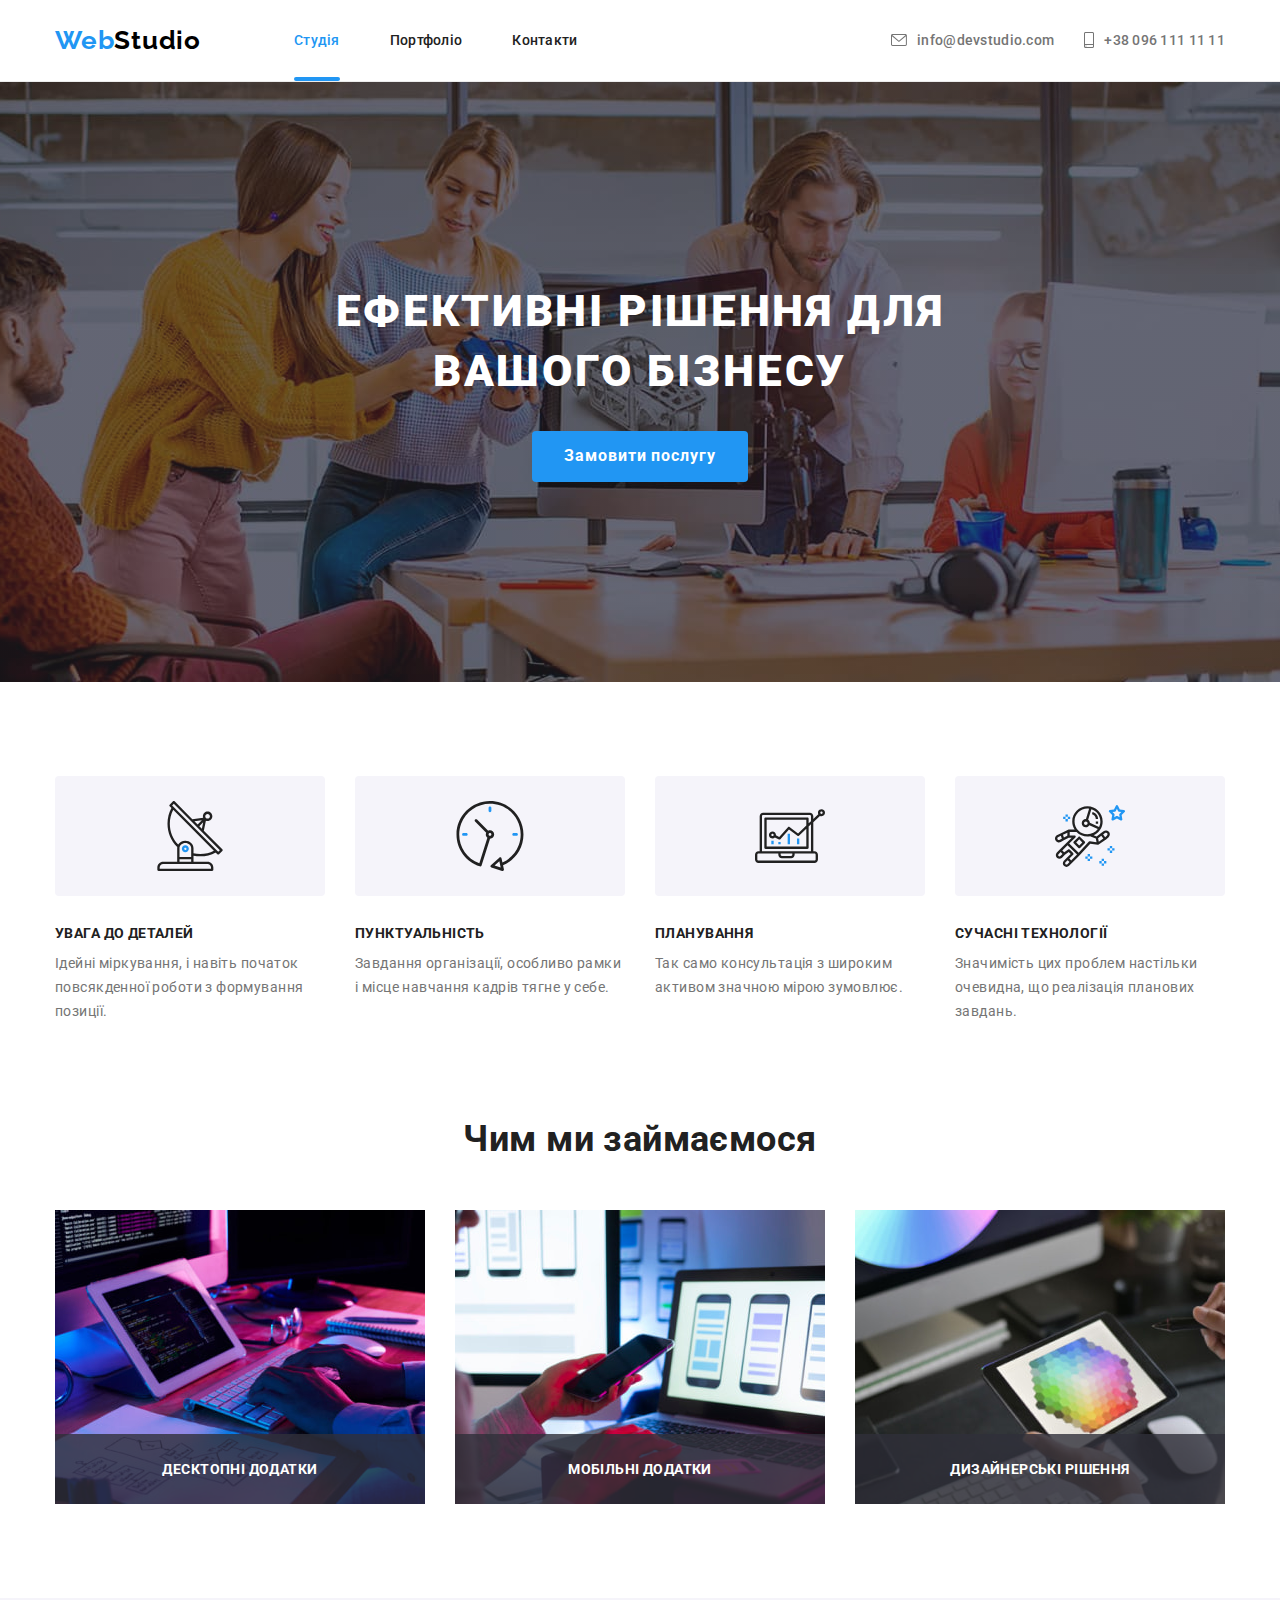
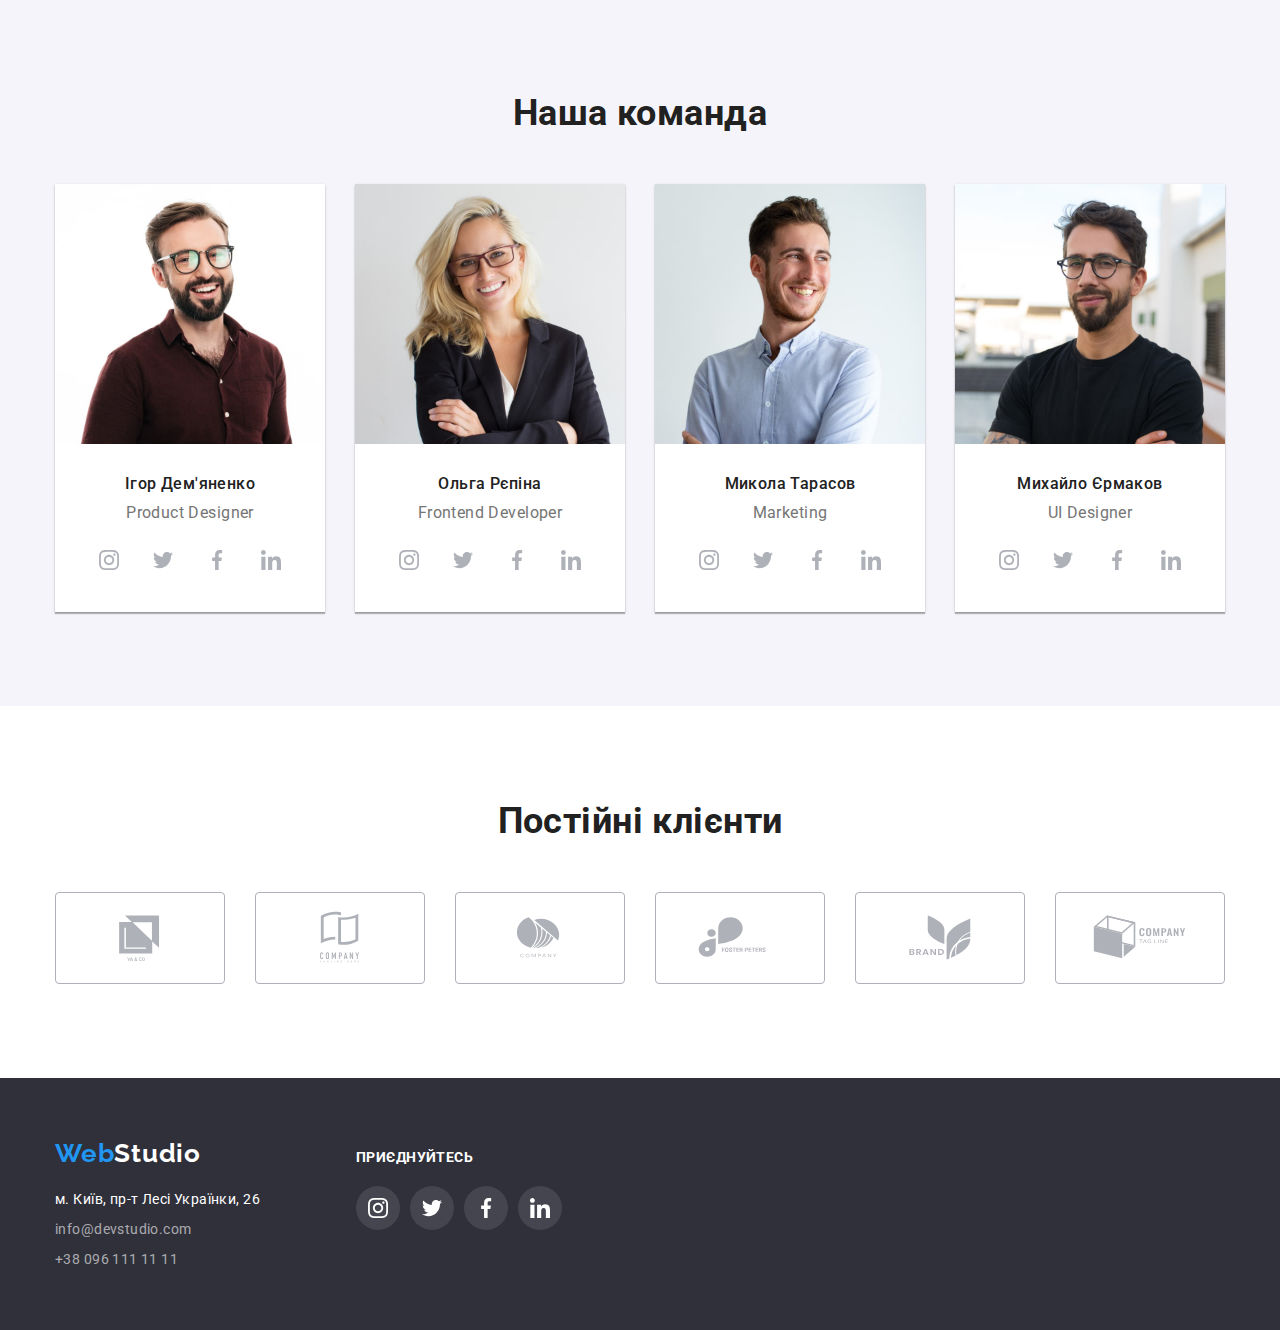
==== index.html @ 90627d7d "Додає стартові файли" ====
<!DOCTYPE html>
<html lang="uk">
  <head>
    <meta charset="UTF-8" />
    <meta http-equiv="X-UA-Compatible" content="IE=edge" />
    <meta name="viewport" content="width=device-width, initial-scale=1.0" />
    <title>Студія</title>
    <link rel="preconnect" href="https://fonts.googleapis.com" />
    <link rel="preconnect" href="https://fonts.gstatic.com" crossorigin />
    <link
      href="https://fonts.googleapis.com/css2?family=Raleway:wght@700&family=Roboto:wght@400;500;700;900&display=swap"
      rel="stylesheet"
    />
    <link
      rel="stylesheet"
      href="https://cdnjs.cloudflare.com/ajax/libs/modern-normalize/1.1.0/modern-normalize.min.css"
    />
    <link rel="stylesheet" href="./css/styles.css" />
  </head>
  <body>
    <header class="page-header">
      <div class="container">
        <nav class="navigation">
          <a href="./index.html" lang="en" class="logo"
            ><span>Web</span>Studio</a
          >
          <ul class="site-nav">
            <li><a href="./index.html" class="current">Студія</a></li>
            <li><a href="./portfolio.html">Портфоліо</a></li>
            <li><a href="">Контакти</a></li>
          </ul>
        </nav>
        <ul class="header-contacts">
          <li>
            <a href="mailto:info@devstudio.com" class="mail">
              <svg class="mail-icon">
                <use href="./images/sprite.svg#icon-envelope"></use>
              </svg>
              info@devstudio.com</a
            >
          </li>
          <li>
            <a href="tel:+380961111111" class="tel">
              <svg class="tel-icon">
                <use href="./images/sprite.svg#icon-smartphone"></use>
              </svg>
              +38 096 111 11 11
            </a>
          </li>
        </ul>
      </div>
    </header>

    <main>
      <!-- Герой -->
      <section class="hero">
        <div class="container">
          <h1 class="hero-title">Ефективні рішення для вашого бізнесу</h1>
          <button type="button" class="hero-button" data-modal-open>
            Замовити послугу
          </button>
        </div>
      </section>

      <!-- Переваги -->
      <section class="features section">
        <!-- Прихований заголовок секції -->
        <div class="container">
          <h2 class="visually-hidden">Особливості</h2>
          <ul class="features-list">
            <li>
              <div class="features-icon">
                <svg class="icon">
                  <use href="./images/sprite.svg#icon-antenna"></use>
                </svg>
              </div>
              <h3 class="features-title">Увага до деталей</h3>
              <p class="features-text">
                Ідейні міркування, і навіть початок повсякденної роботи з
                формування позиції.
              </p>
            </li>
            <li>
              <div class="features-icon">
                <svg class="icon">
                  <use href="./images/sprite.svg#icon-clock"></use>
                </svg>
              </div>
              <h3 class="features-title">Пунктуальність</h3>
              <p class="features-text">
                Завдання організації, особливо рамки і місце навчання кадрів
                тягне у себе.
              </p>
            </li>
            <li>
              <div class="features-icon">
                <svg class="icon">
                  <use href="./images/sprite.svg#icon-diagram"></use>
                </svg>
              </div>
              <h3 class="features-title">Планування</h3>
              <p class="features-text">
                Так само консультація з широким активом значною мірою зумовлює.
              </p>
            </li>
            <li>
              <div class="features-icon">
                <svg class="icon">
                  <use href="./images/sprite.svg#icon-astronaut"></use>
                </svg>
              </div>
              <h3 class="features-title">Сучасні технології</h3>
              <p class="features-text">
                Значимість цих проблем настільки очевидна, що реалізація
                планових завдань.
              </p>
            </li>
          </ul>
        </div>
      </section>

      <!-- Перелік послуг -->
      <section class="services section">
        <div class="container">
          <h2 class="title">Чим ми займаємося</h2>
          <ul class="services-list">
            <li>
              <img
                src="./images/service1.jpg"
                alt="Написання коду"
                width="370"
                height="294"
              />
              <h3 class="services-desc">Десктопні додатки</h3>
            </li>
            <li>
              <img
                src="./images/service2.jpg"
                alt="Адаптування контенту для мобільних телефонів"
                width="370"
                height="294"
              />
              <h3 class="services-desc">Мобільні додатки</h3>
            </li>
            <li>
              <img
                src="./images/service3.jpg"
                alt="Індивідуальний підбір оформлення"
                width="370"
                height="294"
              />
              <h3 class="services-desc">Дизайнерські рішення</h3>
            </li>
          </ul>
        </div>
      </section>

      <!-- Команда -->
      <section class="team section">
        <div class="container">
          <h2 class="title">Наша команда</h2>
          <ul class="team-list">
            <li class="team-card">
              <img
                src="./images/proddes.jpg"
                alt="Фото Ігоря Дем'яненка"
                width="270"
                height="260"
              />
              <h3 class="team-member">Ігор Дем'яненко</h3>
              <p lang="en" class="team-desc">Product Designer</p>
              <ul class="social-list">
                <li>
                  <a href="" class="social-link">
                    <svg class="social-icon">
                      <use href="./images/sprite.svg#icon-instagram"></use>
                    </svg>
                  </a>
                </li>
                <li>
                  <a href="" class="social-link">
                    <svg class="social-icon">
                      <use href="./images/sprite.svg#icon-twitter"></use>
                    </svg>
                  </a>
                </li>
                <li>
                  <a href="" class="social-link">
                    <svg class="social-icon">
                      <use href="./images/sprite.svg#icon-facebook"></use>
                    </svg>
                  </a>
                </li>
                <li>
                  <a href="" class="social-link">
                    <svg class="social-icon">
                      <use href="./images/sprite.svg#icon-linkedin"></use>
                    </svg>
                  </a>
                </li>
              </ul>
            </li>
            <li class="team-card">
              <img
                src="./images/frontdev.jpg"
                alt="Фото Ольги Рєпіної"
                width="270"
                height="260"
              />
              <h3 class="team-member">Ольга Рєпіна</h3>
              <p lang="en" class="team-desc">Frontend Developer</p>
              <ul class="social-list">
                <li>
                  <a href="" class="social-link">
                    <svg class="social-icon">
                      <use href="./images/sprite.svg#icon-instagram"></use>
                    </svg>
                  </a>
                </li>
                <li>
                  <a href="" class="social-link">
                    <svg class="social-icon">
                      <use href="./images/sprite.svg#icon-twitter"></use>
                    </svg>
                  </a>
                </li>
                <li>
                  <a href="" class="social-link">
                    <svg class="social-icon">
                      <use href="./images/sprite.svg#icon-facebook"></use>
                    </svg>
                  </a>
                </li>
                <li>
                  <a href="" class="social-link">
                    <svg class="social-icon">
                      <use href="./images/sprite.svg#icon-linkedin"></use>
                    </svg>
                  </a>
                </li>
              </ul>
            </li>
            <li class="team-card">
              <img
                src="./images/marketing.jpg"
                alt="Фото Миколи Тарасова"
                width="270"
                height="260"
              />
              <h3 class="team-member">Микола Тарасов</h3>
              <p lang="en" class="team-desc">Marketing</p>
              <ul class="social-list">
                <li>
                  <a href="" class="social-link">
                    <svg class="social-icon">
                      <use href="./images/sprite.svg#icon-instagram"></use>
                    </svg>
                  </a>
                </li>
                <li>
                  <a href="" class="social-link">
                    <svg class="social-icon">
                      <use href="./images/sprite.svg#icon-twitter"></use>
                    </svg>
                  </a>
                </li>
                <li>
                  <a href="" class="social-link">
                    <svg class="social-icon">
                      <use href="./images/sprite.svg#icon-facebook"></use>
                    </svg>
                  </a>
                </li>
                <li>
                  <a href="" class="social-link">
                    <svg class="social-icon">
                      <use href="./images/sprite.svg#icon-linkedin"></use>
                    </svg>
                  </a>
                </li>
              </ul>
            </li>
            <li class="team-card">
              <img
                src="./images/uides.jpg"
                alt="Фото Михайла Єрмакова"
                width="270"
                height="260"
              />
              <h3 class="team-member">Михайло Єрмаков</h3>
              <p lang="en" class="team-desc">UI Designer</p>
              <ul class="social-list">
                <li>
                  <a href="" class="social-link">
                    <svg class="social-icon">
                      <use href="./images/sprite.svg#icon-instagram"></use>
                    </svg>
                  </a>
                </li>
                <li>
                  <a href="" class="social-link">
                    <svg class="social-icon">
                      <use href="./images/sprite.svg#icon-twitter"></use>
                    </svg>
                  </a>
                </li>
                <li>
                  <a href="" class="social-link">
                    <svg class="social-icon">
                      <use href="./images/sprite.svg#icon-facebook"></use>
                    </svg>
                  </a>
                </li>
                <li>
                  <a href="" class="social-link">
                    <svg class="social-icon">
                      <use href="./images/sprite.svg#icon-linkedin"></use>
                    </svg>
                  </a>
                </li>
              </ul>
            </li>
          </ul>
        </div>
      </section>

      <!-- Клієнти -->
      <section class="clients section">
        <div class="container">
          <h2 class="title">Постійні клієнти</h2>
          <ul class="clients-list">
            <li>
              <a href="" class="clients-item">
                <svg class="clients-icon">
                  <use href="./images/sprite.svg#icon-logo1"></use>
                </svg>
              </a>
            </li>
            <li>
              <a href="" class="clients-item">
                <svg class="clients-icon">
                  <use href="./images/sprite.svg#icon-logo2"></use>
                </svg>
              </a>
            </li>
            <li>
              <a href="" class="clients-item">
                <svg class="clients-icon">
                  <use href="./images/sprite.svg#icon-logo3"></use>
                </svg>
              </a>
            </li>
            <li>
              <a href="" class="clients-item">
                <svg class="clients-icon">
                  <use href="./images/sprite.svg#icon-logo4"></use>
                </svg>
              </a>
            </li>
            <li>
              <a href="" class="clients-item">
                <svg class="clients-icon">
                  <use href="./images/sprite.svg#icon-logo5"></use>
                </svg>
              </a>
            </li>
            <li>
              <a href="" class="clients-item">
                <svg class="clients-icon">
                  <use href="./images/sprite.svg#icon-logo6"></use>
                </svg>
              </a>
            </li>
          </ul>
        </div>
      </section>
    </main>

    <footer class="footer">
      <div class="container">
        <div>
          <a href="./index.html" lang="en" class="logo"
            ><span>Web</span>Studio</a
          >
          <address>
            <ul class="contacts-list">
              <li>
                <a
                  href="https://goo.gl/maps/XYZmsrsQ4E4qBGL48"
                  target="_blank"
                  rel="noopener noreferrer"
                  class="location"
                  >м. Київ, пр-т Лесі Українки, 26</a
                >
              </li>
              <li>
                <a href="mailto:info@devstudio.com" class="link"
                  >info@devstudio.com</a
                >
              </li>
              <li>
                <a href="tel:+380961111111" class="link">+38 096 111 11 11</a>
              </li>
            </ul>
          </address>
        </div>
        <div class="social-box">
          <h3>Приєднуйтесь</h3>
          <ul class="social-list">
            <li>
              <a href="" class="social-link">
                <svg class="social-icon">
                  <use href="./images/sprite.svg#icon-instagram"></use>
                </svg>
              </a>
            </li>
            <li>
              <a href="" class="social-link">
                <svg class="social-icon">
                  <use href="./images/sprite.svg#icon-twitter"></use>
                </svg>
              </a>
            </li>
            <li>
              <a href="" class="social-link">
                <svg class="social-icon">
                  <use href="./images/sprite.svg#icon-facebook"></use>
                </svg>
              </a>
            </li>
            <li>
              <a href="" class="social-link">
                <svg class="social-icon">
                  <use href="./images/sprite.svg#icon-linkedin"></use>
                </svg>
              </a>
            </li>
          </ul>
        </div>
      </div>
    </footer>
    <!-- Модальне вікно -->
    <div class="backdrop is-hidden" data-modal>
      <div class="modal">
        <button class="close-button" data-modal-close>
          <svg class="icon-close-btn">
            <use href="./images/sprite.svg#close-button"></use>
          </svg>
        </button>
      </div>
    </div>
    <script src="./js/modal.js"></script>
  </body>
</html>
---- css/styles.css ----
/* основний колір тексту - #212121 */
/* вторинний колір тексту - #757575 */
/* акцент - #2196F3 */
/* колір частини логотипу - #000000 */
/* основний колір фону - #ffffff */
/* вторинний колір фону - #F5F4FA */
/* колір футера - #2F303A */

html {
  box-sizing: border-box;
}
*,
*::before,
*::after {
  box-sizing: inherit;
}
:root {
  --primary-text-color: #212121;
  --second-text-color: #757575;
  --accent-color: #2196f3;
  --primary-white-color: #fff;
  --second-bg-color: #f5f4fa;
  --accent-bg-color: #2f303a;
  --color-icon: #afb1b8;
}

body {
  margin: 0;
  background-color: var(--primary-white-color);
  color: var(--primary-text-color);
  font-family: Roboto, sans-serif;
  font-weight: 400;
  font-size: 14px;
  letter-spacing: 0.03em;
  line-height: 1.2;
}
ul {
  list-style: none;
  padding: 0;
  margin: 0;
}
a {
  text-decoration: none;
}
img {
  display: block;
}

.container {
  width: 100%;
  max-width: 1200px;
  margin-left: auto;
  margin-right: auto;

  padding-left: 15px;
  padding-right: 15px;
  /* outline: 2px solid rgb(4, 238, 43); */
}
.visually-hidden {
  position: absolute;
  white-space: nowrap;
  width: 1px;
  height: 1px;
  overflow: hidden;
  border: 0;
  padding: 0;
  clip: rect(0 0 0 0);
  clip-path: inset(50%);
  margin: -1px;
}

.backdrop {
  position: fixed;
  top: 0;
  bottom: 0;

  width: 100%;
  height: 100%;

  background-color: rgba(0, 0, 0, 0.2);
  transition: opacity 200ms linear, visibility 200ms linear;
}
.backdrop.is-hidden {
  opacity: 0;
  visibility: hidden;
  pointer-events: none;
}
.modal {
  position: absolute;
  top: 50%;
  left: 50%;
  transform: translate(-50%, -50%) scale(1);
  transition: transform 200ms linear;

  min-width: 528px;
  min-height: 581px;

  background-color: var(--primary-white-color);

  box-shadow: 0px 1px 3px rgba(0, 0, 0, 0.12), 0px 1px 1px rgba(0, 0, 0, 0.14),
    0px 2px 1px rgba(0, 0, 0, 0.2);
  border-radius: 4px;
}
.backdrop.is-hidden .modal {
  transform: translate(-50%, -50%) scale(0);
}
.close-button {
  position: absolute;
  top: 8px;
  right: 8px;

  width: 30px;
  height: 30px;
  display: flex;
  justify-content: center;
  align-items: center;

  background-color: var(--primary-white-color);
  border: 1px solid rgba(0, 0, 0, 0.1);
  border-radius: 50%;
  cursor: pointer;
}
.icon-close-btn {
  width: 18px;
  height: 18px;

  fill: #000000;
  transition: fill 250ms cubic-bezier(0.4, 0, 0.2, 1);
}
.close-button:hover .icon-close-btn,
.close-button:focus .icon-close-btn {
  fill: var(--accent-color);
}
/* Стилі для index.html */
/* site-nav */
.page-header {
  font-weight: 500;
  letter-spacing: 0.02em;
  border-bottom: 1px solid #ececec;
}
.page-header .container {
  display: flex;
  align-items: center;
}
.navigation {
  display: flex;
  align-items: center;
}
.logo {
  color: #000000;
  font-family: Raleway, sans-serif;
  font-weight: 700;
  font-size: 26px;
  letter-spacing: 0.03em;
  transition: color 250ms cubic-bezier(0.4, 0, 0.2, 1);
}
.logo > span {
  color: var(--accent-color);
}
/* на макеті не вказано, але елемент інтерактивний */
.logo:focus {
  color: var(--accent-color);
  outline: none;
}
.site-nav {
  display: flex;
  align-items: center;
  margin-left: 93px;
}
.site-nav li:not(:last-child) {
  margin-right: 50px;
}
.site-nav a {
  display: block;
  padding-top: 32px;
  padding-bottom: 32px;

  color: var(--primary-text-color);
  transition: color 250ms cubic-bezier(0.4, 0, 0.2, 1);
}
.site-nav a:hover,
.site-nav a:focus {
  color: var(--accent-color);
  outline: none;
}
.site-nav .current {
  color: var(--accent-color);
}
.current {
  position: relative;
}
.current::after {
  position: absolute;
  content: "";
  height: 4px;
  width: 100%;
  bottom: 0;
  left: 0;

  background-color: var(--accent-color);

  border-radius: 2px;
}
.header-contacts {
  display: flex;
  align-items: center;
  margin-left: auto;
  gap: 30px;
}
/* .header-contacts li:not(:last-child) {
  margin-right: 30px;
} */
/* .mail {
  width: 161px;
  height: 16px;
} */
.mail,
.tel {
  padding: 0;
  display: flex;
  align-items: center;

  color: var(--second-text-color);
  transition: color 250ms cubic-bezier(0.4, 0, 0.2, 1);
}

.mail-icon {
  width: 16px;
  height: 12px;
  margin-right: 10px;

  fill: var(--second-text-color);
  transition: fill 250ms cubic-bezier(0.4, 0, 0.2, 1);
}

.tel-icon {
  width: 10px;
  height: 16px;
  margin-right: 10px;

  fill: var(--second-text-color);
  transition: fill 250ms cubic-bezier(0.4, 0, 0.2, 1);
}
.mail:hover,
.mail:focus,
.tel:hover,
.tel:focus {
  color: var(--accent-color);
  outline: none;
}
.mail:hover .mail-icon,
.mail:focus .mail-icon,
.tel:hover .tel-icon,
.tel:focus .tel-icon {
  fill: var(--accent-color);
}

.hero {
  padding-top: 200px;
  padding-bottom: 200px;
  background-color: var(--accent-bg-color);
  text-align: center;

  max-width: 1600px;
  height: 600px;
  margin-left: auto;
  margin-right: auto;
  background-image: linear-gradient(
      rgba(47, 48, 58, 0.4),
      rgba(47, 48, 58, 0.4)
    ),
    url(../images/bghero.jpg);
  background-repeat: no-repeat;
  background-size: cover;
  background-position: center;
}
.hero-title {
  margin: 0 auto 30px;
  max-width: 696px;

  color: var(--primary-white-color);
  font-weight: 900;
  font-size: 44px;
  line-height: 1.36;
  letter-spacing: 0.06em;
  text-transform: uppercase;
}
.hero-button {
  display: inline-block;
  border-radius: 4px;
  padding: 10px 32px;
  border: none;

  background-color: var(--accent-color);
  color: var(--primary-white-color);

  font-weight: 700;
  font-size: 16px;
  line-height: 1.88;
  letter-spacing: 0.06em;
  text-align: center;
  transition: background-color 250ms cubic-bezier(0.4, 0, 0.2, 1);
}
.hero-button:hover,
.hero-button:focus {
  background-color: #188ce8;
  cursor: pointer;
  outline: none;
}

/* features */
.section {
  margin-top: 0;
  margin-bottom: 0;
  padding-top: 94px;
  padding-bottom: 94px;
}
/* перебиваємо нижній padding для наст. секції */
.features.section {
  padding-bottom: 47px;
}
.features-list {
  display: flex;
}
.features-list li {
  width: 270px;
}
.features-list li:not(:last-child) {
  margin-right: 30px;
}
.features-icon {
  width: 270px;
  height: 120px;
  padding: 0;
  margin: 0 0 30px;
  display: flex;
  align-items: center;
  justify-content: center;
  background-color: var(--second-bg-color);
  border-radius: 4px;
}
.icon {
  width: 70px;
  height: 70px;
}
.features-title {
  margin-top: 0;
  margin-bottom: 10px;

  font-size: inherit;
  line-height: 1.14;
  text-transform: uppercase;
}
.features-text {
  margin-top: 0;
  margin-bottom: 0;
  color: var(--second-text-color);
  line-height: 1.71;
}

/* services */
.services.section {
  padding-top: 47px;
}
.services-list {
  display: flex;
  gap: 30px;
}
.services-list li {
  position: relative;
  display: flex;
  flex-direction: column;
}
/* .services-list li {
  width: calc((100%-60px) / 3);
} */
/* .services-list li:not(:last-child) {
  margin-right: 30px;
} */
.title {
  margin-top: 0;
  margin-bottom: 50px;
  font-size: 36px;
  line-height: 1.17;
  text-align: center;
}
.services-desc {
  width: 370px;
  height: 70px;
  padding: 27px 0;
  margin: 0;
  position: absolute;
  bottom: 0;

  background-color: rgba(47, 48, 58, 0.8);
  font-size: 14px;
  color: var(--primary-white-color);
  text-transform: uppercase;
  text-align: center;
}

/* team */
.team {
  background-color: var(--second-bg-color);
}
.team-list {
  display: flex;
  gap: 30px;
}
.team-card {
  margin-top: 0;
  margin-bottom: 0;
  padding-bottom: 30px;
  /* width: calc((100%-90px) / 4); */

  background-color: var(--primary-white-color);

  box-shadow: 0px 1px 3px rgba(0, 0, 0, 0.12), 0px 1px 1px rgba(0, 0, 0, 0.14),
    0px 2px 1px rgba(0, 0, 0, 0.2);
}
/* .team-card:not(:last-child) {
  margin-right: 30px;
} */
.team-card > img {
  margin-bottom: 30px;
}
.social-list {
  display: flex;
  align-items: center;
  justify-content: center;
  gap: 10px;
}
.social-link {
  width: 44px;
  height: 44px;
  margin: 0;
  display: flex;
  align-items: center;
  justify-content: center;

  background-color: var(--primary-white-color);
  border-radius: 50%;
  transition: background-color 250ms cubic-bezier(0.4, 0, 0.2, 1);
}
.social-icon {
  width: 20px;
  height: 20px;

  fill: var(--color-icon);
  transition: fill 250ms cubic-bezier(0.4, 0, 0.2, 1);
}
.social-link:hover,
.social-link:focus {
  background-color: var(--accent-color);
  outline: none;
}
.social-link:hover .social-icon,
.social-link:focus .social-icon {
  fill: var(--primary-white-color);
}
.team-member {
  margin: 0 auto 10px;
  font-weight: 500;
  font-size: 16px;
  text-align: center;
}
.team-desc {
  margin: 0 auto 16px;
  color: var(--second-text-color);
  font-size: 16px;
  text-align: center;
}

/* cliets */
.clients-list {
  display: flex;
  align-items: center;
  justify-content: center;
  gap: 30px;
}
.clients-item {
  width: 170px;
  height: 92px;
  padding: 16px 32px;
  display: flex;
  align-items: center;
  justify-content: center;

  border: 1px solid var(--color-icon);
  border-radius: 4px;
  transition: border 250ms cubic-bezier(0.4, 0, 0.2, 1);
}
.clients-item:hover,
.clients-item:focus {
  border: 1px solid var(--accent-color);
  outline: none;
}
.clients-icon {
  width: 106px;
  height: 60px;

  fill: var(--color-icon);
  transition: fill 250ms cubic-bezier(0.4, 0, 0.2, 1);
}
.clients-item:hover .clients-icon,
.clients-item:focus .clients-icon {
  fill: var(--accent-color);
}

/* footer */
.footer {
  padding-top: 60px;
  padding-bottom: 60px;
  background-color: var(--accent-bg-color);
}
.footer .logo {
  display: inline-block;
  margin-top: 0;
  margin-bottom: 20px;
  color: var(--primary-white-color);
  transition: color 250ms cubic-bezier(0.4, 0, 0.2, 1);
}
.footer .logo:focus {
  color: var(--accent-color);
  outline: none;
}
.footer > .container {
  display: flex;
  align-items: baseline;
}
address {
  width: 231px;
  margin: 0 70px 0 0;
  font-style: normal;
}
.contacts-list li:not(:last-child) {
  margin-bottom: 9px;
}
.contacts-list .location {
  color: var(--primary-white-color);
  line-height: 1.5;
  transition: color 250ms cubic-bezier(0.4, 0, 0.2, 1);
}
.contacts-list .link {
  color: rgba(255, 255, 255, 0.6);
  line-height: 1.5;
  transition: color 250ms cubic-bezier(0.4, 0, 0.2, 1);
}
.contacts-list a:hover,
.contacts-list a:focus {
  color: var(--accent-color);
  outline: none;
}
.social-box {
  width: 206px;
  padding: 0;
  margin: 0;
}
.social-box h3 {
  margin-top: 0;
  margin-bottom: 20px;
  font-weight: 700;
  font-size: 14px;
  text-transform: uppercase;
  color: var(--primary-white-color);
}
.social-box a {
  background-color: rgba(255, 255, 255, 0.1);
}
.social-box .social-icon {
  fill: var(--primary-white-color);
}

/* ------Стилі для potfolio.html------ */
.filter {
  display: flex;
  justify-content: center;
  margin-bottom: 50px;
  gap: 8px;
}
.button {
  padding: 6px 22px;

  background-color: var(--second-bg-color);
  color: var(--primary-text-color);
  font-weight: 500;
  font-family: inherit;
  font-size: 16px;
  line-height: 1.63;
  border: none;
  border-radius: 4px;
  transition: background-color 250ms cubic-bezier(0.4, 0, 0.2, 1),
    color 250ms cubic-bezier(0.4, 0, 0.2, 1),
    box-shadow 250ms cubic-bezier(0.4, 0, 0.2, 1);
}
.button:first-child {
  padding: 6px 25px;
}
.button:hover,
.button:focus {
  background-color: var(--accent-color);
  color: var(--primary-white-color);
  box-shadow: 0px 3px 1px rgba(0, 0, 0, 0.1), 0px 1px 2px rgba(0, 0, 0, 0.08),
    0px 2px 2px rgba(0, 0, 0, 0.12);
  cursor: pointer;
  outline: none;
}
.works {
  display: flex;
  flex-wrap: wrap;
  gap: 30px;
  column-gap: 30px;
}
.works-img {
  position: relative;
  overflow: hidden;
}
.works-text {
  position: absolute;
  top: 0;
  left: 0;
  transform: translateY(100%);

  width: 100%;
  margin: 0;
  padding: 63px 24px;

  background-color: rgba(33, 150, 243, 0.9);
  color: var(--primary-white-color);
  font-size: 18px;
  line-height: 1.56;
  transition: transform 250ms cubic-bezier(0.4, 0, 0.2, 1);
}
.works li {
  width: 370px;
}
.works-card {
  display: block;

  transition: box-shadow 250ms cubic-bezier(0.4, 0, 0.2, 1);
}
.works-card:hover,
.works-card:focus {
  box-shadow: 0px 1px 1px rgba(0, 0, 0, 0.12), 0px 4px 4px rgba(0, 0, 0, 0.06),
    1px 4px 6px rgba(0, 0, 0, 0.16);
  outline: none;
}
.works-card:hover .works-text,
.works-card:focus .works-text {
  transform: translateY(0);
  outline: none;
}
.works-desc {
  padding: 20px 24px;
  margin: 0;
  border: 1px solid #eeeeee;
}
.works-title {
  margin-top: 0;
  margin-bottom: 4px;
  color: var(--primary-text-color);
  font-size: 18px;
  line-height: 2;
  letter-spacing: 0.06em;
}
.works-type {
  margin: 0;
  color: var(--second-text-color);
  font-size: 16px;
  line-height: 1.88;
}
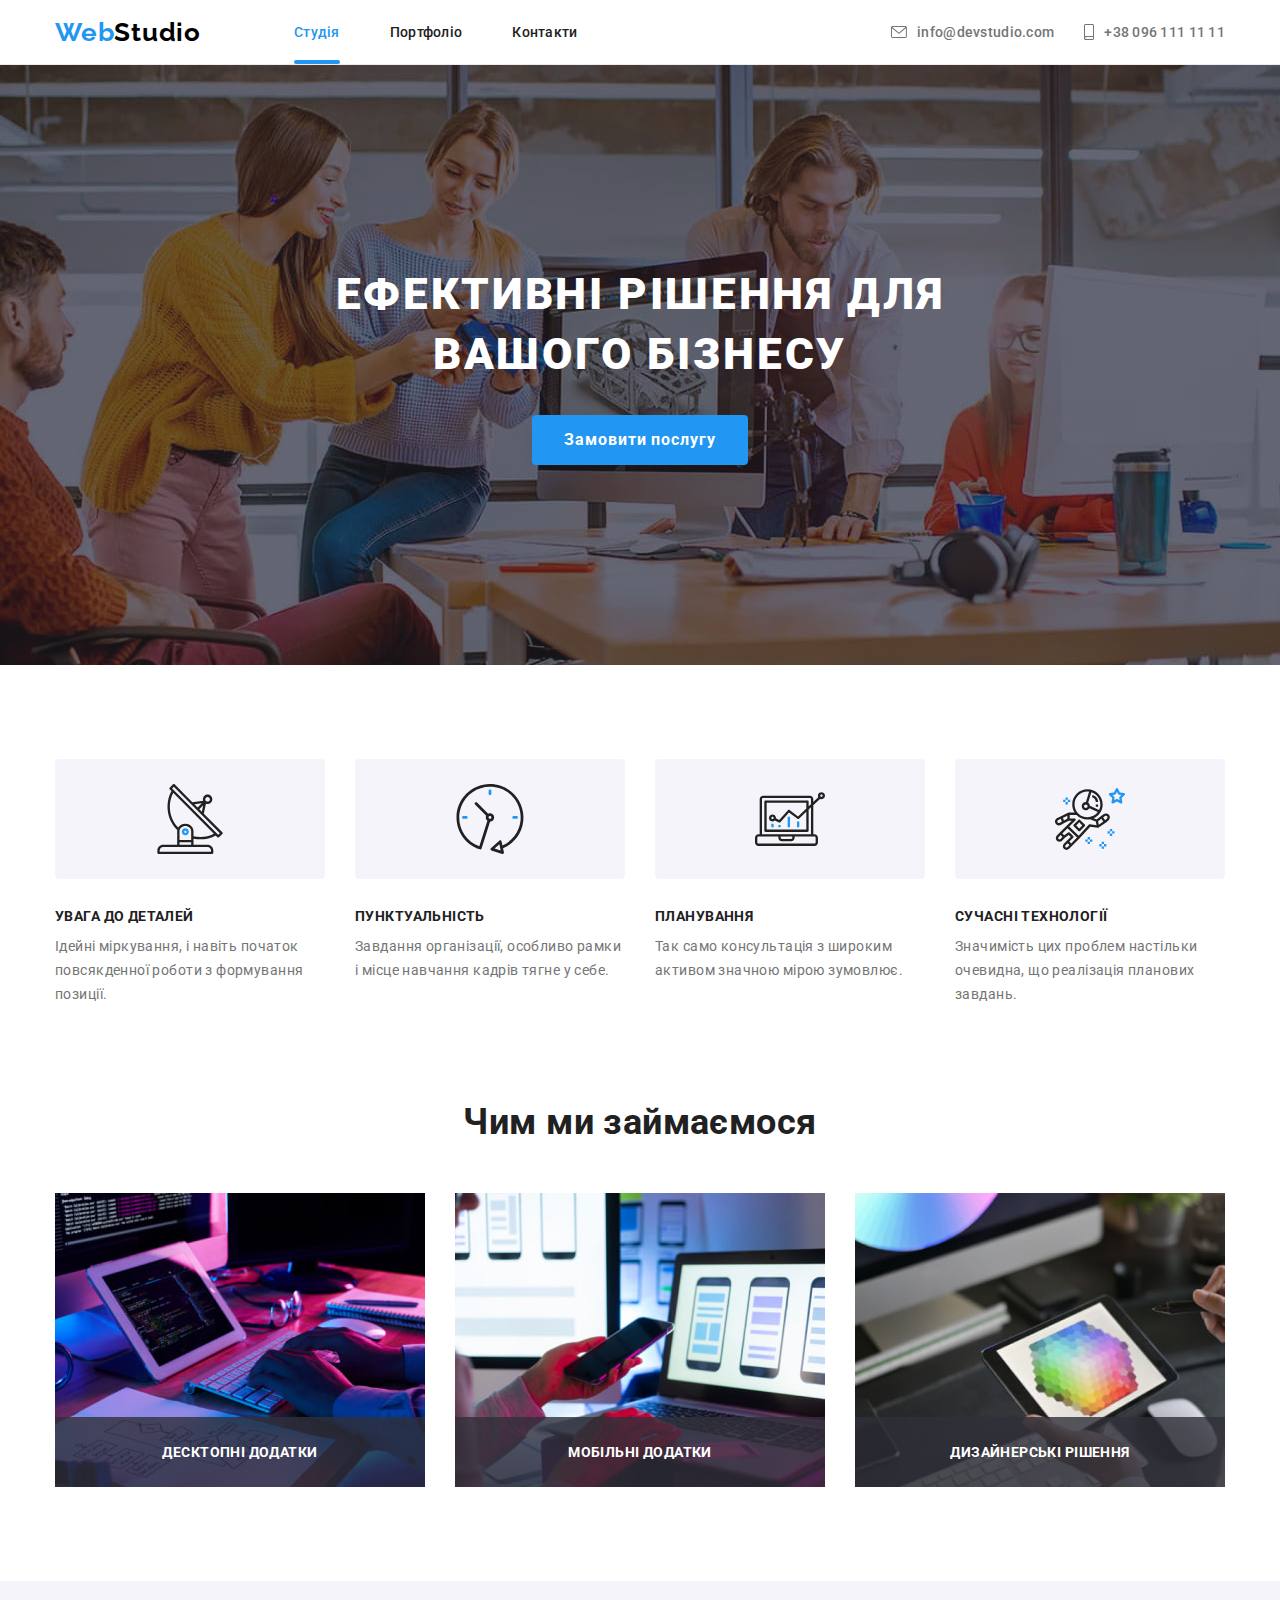
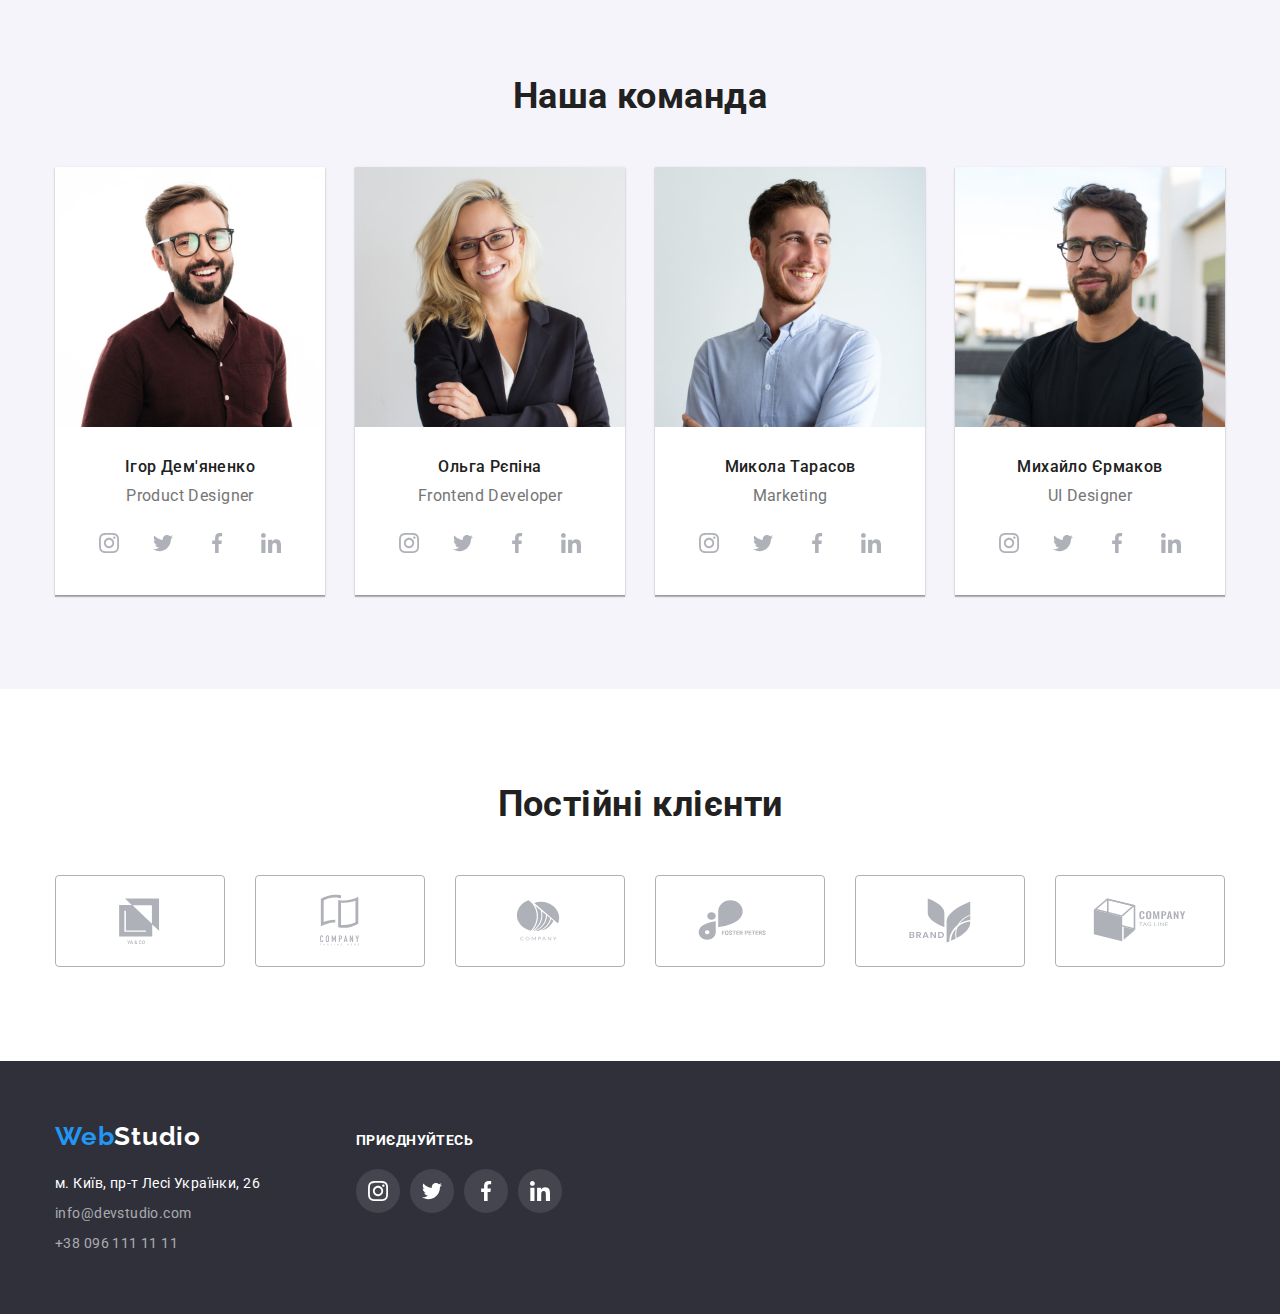
==== commit ee2b95e4: "Додає оформлення модального вікна (без чекбокса)" ====
--- a/index.html
+++ b/index.html
@@ -17,6 +17,7 @@
     />
     <link rel="stylesheet" href="./css/styles.css" />
   </head>
+
   <body>
     <header class="page-header">
       <div class="container">
@@ -442,6 +443,61 @@
     <!-- Модальне вікно -->
     <div class="backdrop is-hidden" data-modal>
       <div class="modal">
+        <h3>Залиште свої дані, ми вам передзвонимо</h3>
+        <form action="" class="application-form">
+          <div class="form-field">
+            <label for="name">Ім'я</label>
+            <div class="input-icon">
+              <input type="text" name="name" id="name" />
+              <svg class="modal-icon">
+                <use href="./images/icons.svg#icon-person"></use>
+              </svg>
+            </div>
+          </div>
+          <div class="form-field">
+            <label for="tel">Телефон</label>
+            <div class="input-icon">
+              <input type="tel" name="tel" id="tel" />
+              <svg class="modal-icon">
+                <use href="./images/icons.svg#icon-phone"></use>
+              </svg>
+            </div>
+          </div>
+          <div class="form-field">
+            <label for="mail">Пошта</label>
+            <div class="input-icon">
+              <input type="email" name="mail" id="mail" />
+              <svg class="modal-icon">
+                <use href="./images/icons.svg#icon-email"></use>
+              </svg>
+            </div>
+          </div>
+          <div class="form-field comment">
+            <label for="comment">Коментар</label>
+            <textarea
+              name="comment"
+              id="comment"
+              placeholder="Введіть текст"
+            ></textarea>
+          </div>
+          <div class="license">
+            <input
+              type="checkbox"
+              name="license-agreement"
+              value="license-agreement"
+              id="license-agreement"
+              checked
+            />
+            <label for="license-agreement"
+              >Погоджуюся з розсилкою та приймаю <a
+                href="#"
+                class="contract-license"
+                >Умови договору</a
+              ></label
+            >
+          </div>
+          <button type="submit" class="hero-button">Відправити</button>
+        </form>
         <button class="close-button" data-modal-close>
           <svg class="icon-close-btn">
             <use href="./images/sprite.svg#close-button"></use>
--- a/css/styles.css
+++ b/css/styles.css
@@ -94,6 +94,8 @@
 
   min-width: 528px;
   min-height: 581px;
+  /* max-height: 100vh; */
+  padding: 40px;
 
   background-color: var(--primary-white-color);
 
@@ -136,6 +138,7 @@
 .page-header {
   font-weight: 500;
   letter-spacing: 0.02em;
+  line-height: 0;
   border-bottom: 1px solid #ececec;
 }
 .page-header .container {
@@ -308,6 +311,115 @@
   outline: none;
 }
 
+.application-form {
+  display: flex;
+  flex-direction: column;
+  justify-content: center;
+  width: 448px;
+}
+.modal h3 {
+  margin: 0 0 12px;
+
+  font-size: 20px;
+  line-height: 1.17;
+  text-align: center;
+}
+.form-field {
+  display: flex;
+  flex-direction: column;
+  margin-bottom: 10px;
+}
+.form-field.comment {
+  margin-bottom: 20px;
+}
+.form-field label {
+  margin: 0 0 4px;
+  color: var(--second-text-color);
+  font-size: 12px;
+  line-height: 1.17;
+  letter-spacing: 0.01em;
+}
+.form-field input {
+  width: 100%;
+  margin: 0;
+  padding: 12px 42px;
+
+  border: 1px solid rgba(33, 33, 33, 0.2);
+  border-radius: 4px;
+}
+.input-icon {
+  display: flex;
+  position: relative;
+}
+.modal-icon {
+  position: absolute;
+  width: 18px;
+  height: 18px;
+  margin-left: 12px;
+  top: 50%;
+  transform: translateY(-50%);
+
+  fill: var(--primary-text-color);
+}
+.input-icon input:focus,
+.application-form textarea:focus {
+  border: 1px solid var(--accent-color);
+  outline: none;
+}
+.input-icon input:focus + .modal-icon {
+  fill: var(--accent-color);
+}
+.application-form textarea {
+  width: 448px;
+  height: 120px;
+  resize: none;
+  padding: 12px 16px;
+
+  border: 1px solid rgba(33, 33, 33, 0.2);
+  border-radius: 4px;
+}
+.modal textarea::placeholder {
+  color: rgba(117, 117, 117, 0.5);
+  font-size: 12px;
+  line-height: 1.17;
+  letter-spacing: 0.01em;
+}
+.license {
+  display: flex;
+  margin: 0 0 30px;
+}
+.license label {
+  color: var(--second-text-color);
+  line-height: 1.71;
+  text-align: center;
+}
+.license label::before {
+  contain: "";
+  display: block;
+  width: 16px;
+  height: 15px;
+
+  border: 2px solid var(--primary-text-color);
+  border-radius: 4px;
+}
+.license input:checked + .license label::before {
+  background-color: var(--accent-color);
+  background-image: url(../images/vector.svg);
+  border: none;
+}
+.contract-license {
+  color: var(--accent-color);
+  text-decoration: underline;
+}
+.modal .hero-button {
+  margin: 0 auto;
+  width: 200px;
+  height: 50px;
+
+  box-shadow: 0px 4px 4px rgba(0, 0, 0, 0.15);
+  border-radius: 4px;
+}
+
 /* features */
 .section {
   margin-top: 0;
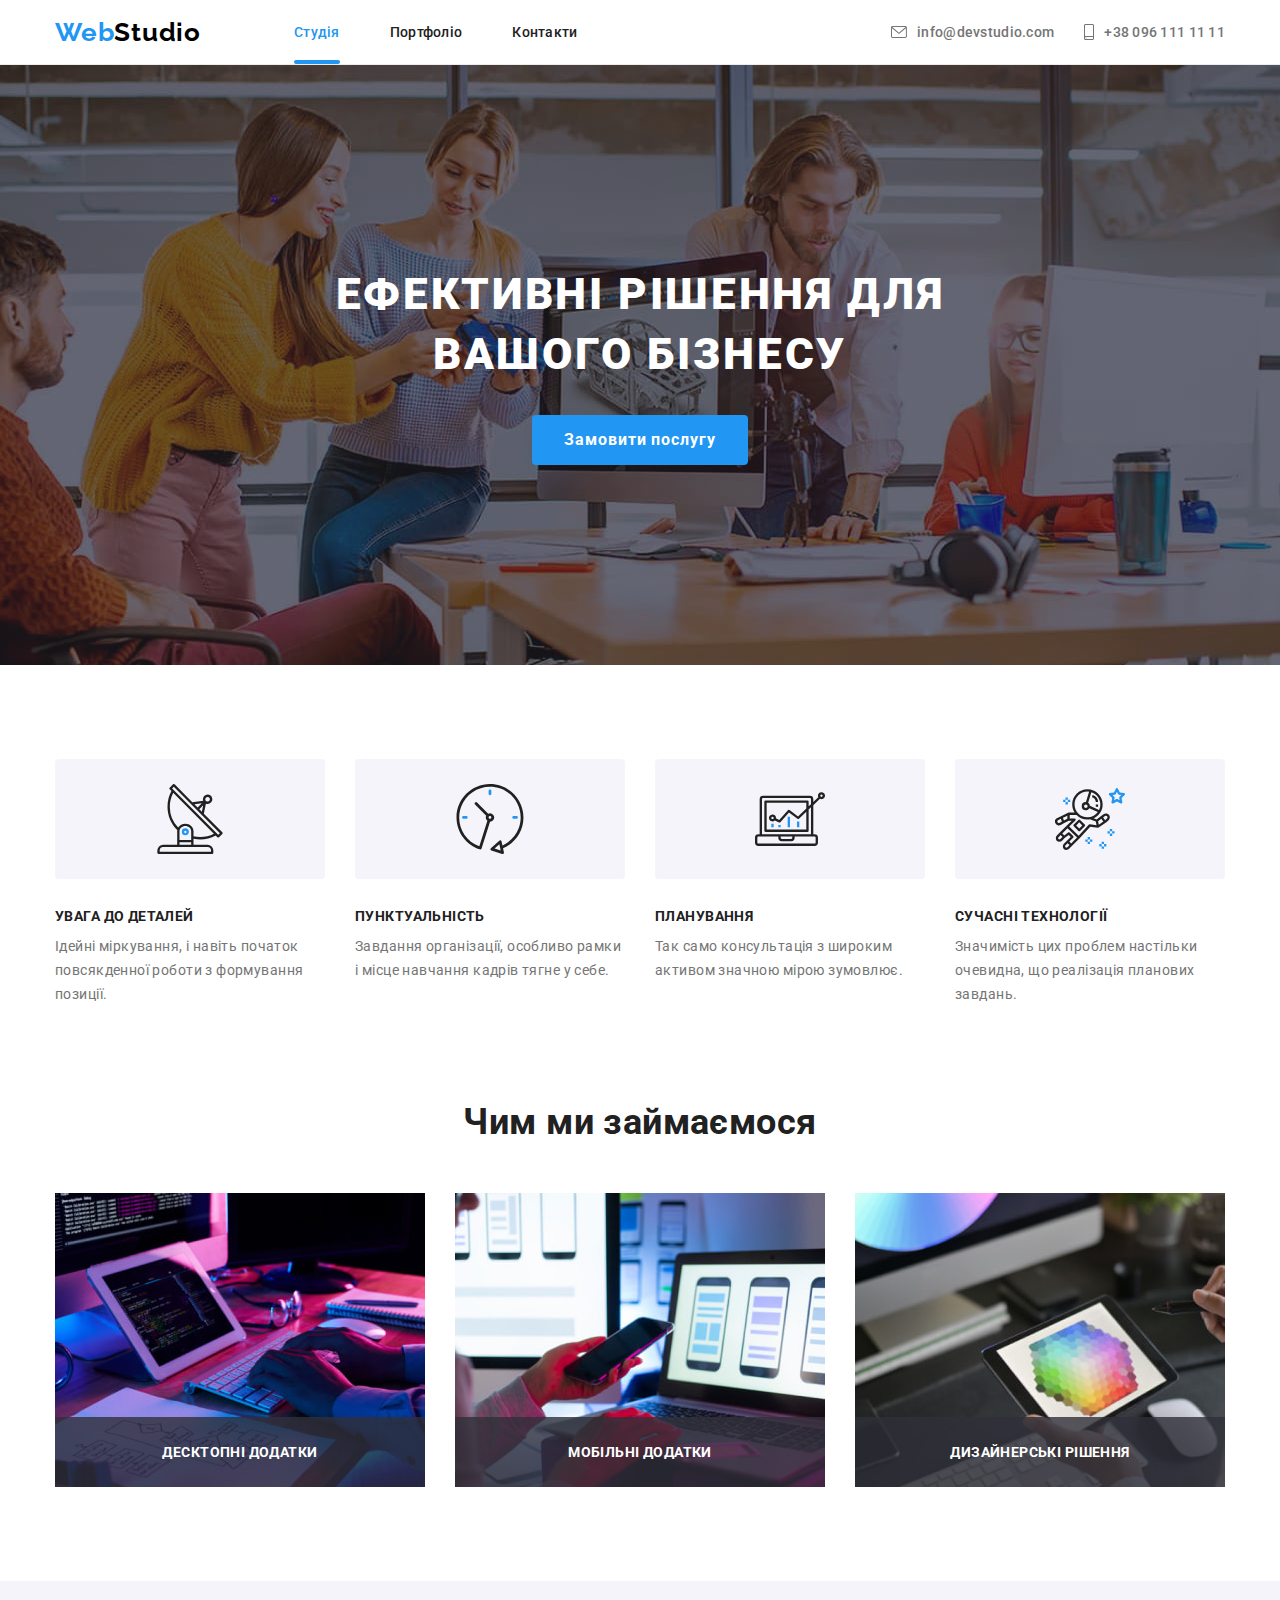
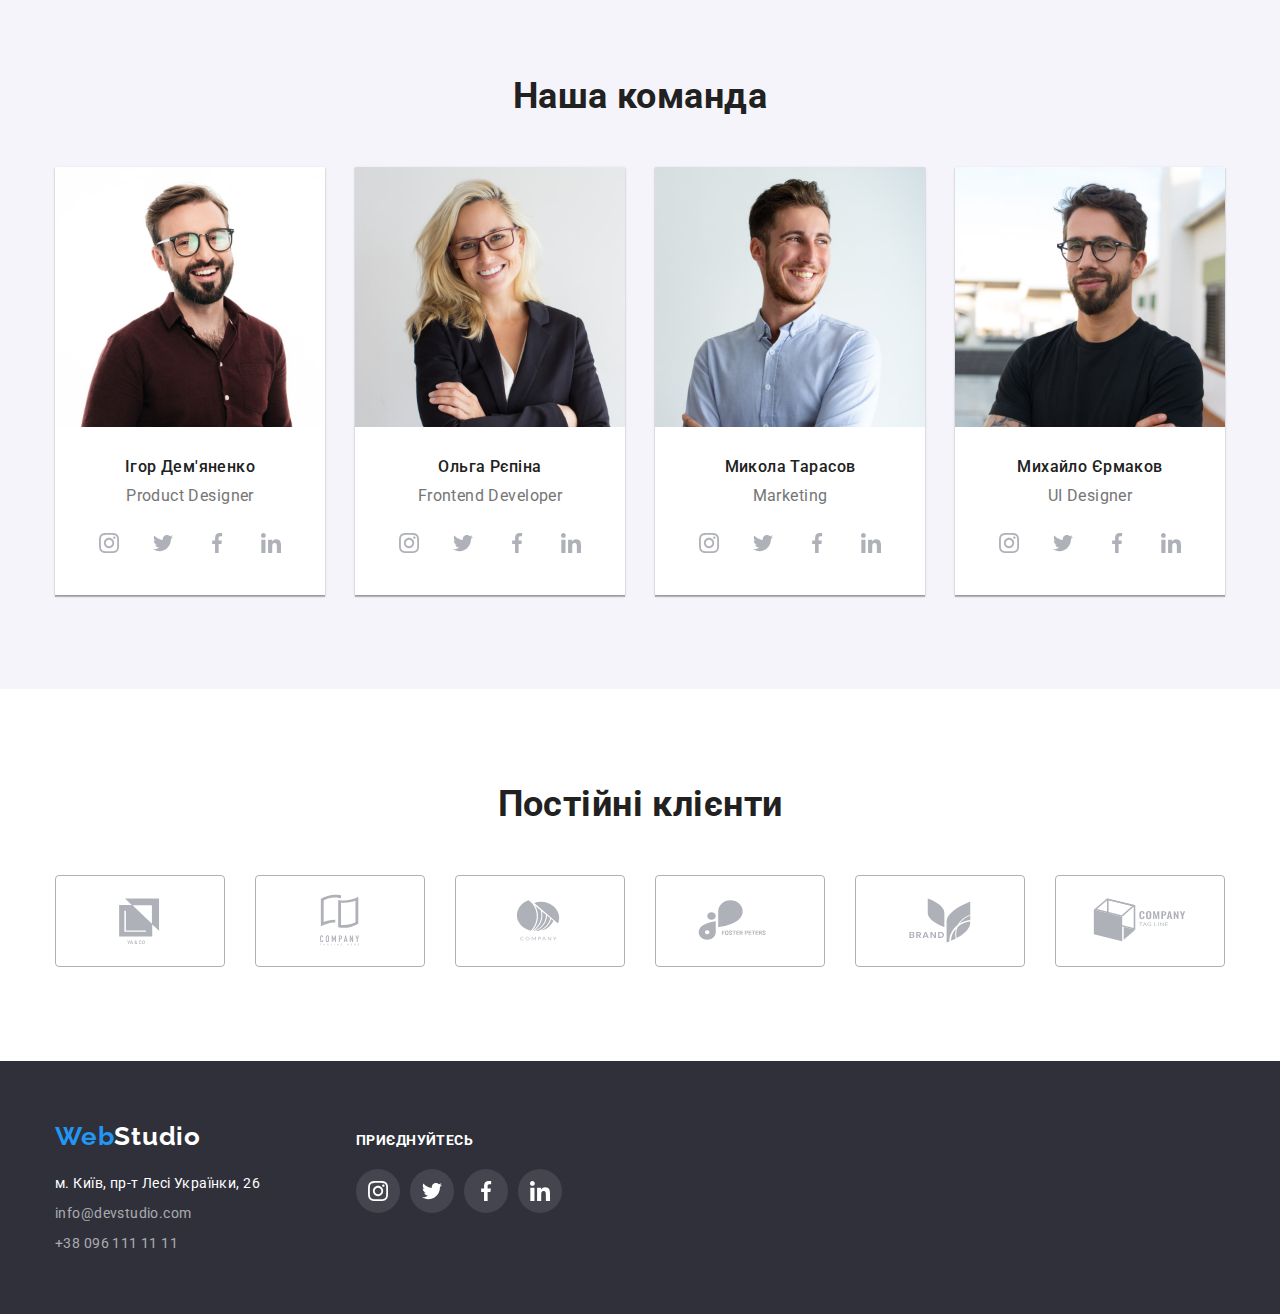
==== commit fbcff8ed: "Замінює іконки features для тесту на Mozilla" ====
--- a/index.html
+++ b/index.html
@@ -72,7 +72,7 @@
             <li>
               <div class="features-icon">
                 <svg class="icon">
-                  <use href="./images/sprite.svg#icon-antenna"></use>
+                  <use href="./images/icons1.svg#antenna"></use>
                 </svg>
               </div>
               <h3 class="features-title">Увага до деталей</h3>
@@ -84,7 +84,7 @@
             <li>
               <div class="features-icon">
                 <svg class="icon">
-                  <use href="./images/sprite.svg#icon-clock"></use>
+                  <use href="./images/icons1.svg#clock"></use>
                 </svg>
               </div>
               <h3 class="features-title">Пунктуальність</h3>
@@ -96,7 +96,7 @@
             <li>
               <div class="features-icon">
                 <svg class="icon">
-                  <use href="./images/sprite.svg#icon-diagram"></use>
+                  <use href="./images/icons1.svg#diagram"></use>
                 </svg>
               </div>
               <h3 class="features-title">Планування</h3>
@@ -107,7 +107,7 @@
             <li>
               <div class="features-icon">
                 <svg class="icon">
-                  <use href="./images/sprite.svg#icon-astronaut"></use>
+                  <use href="./images/icons1.svg#astronaut"></use>
                 </svg>
               </div>
               <h3 class="features-title">Сучасні технології</h3>
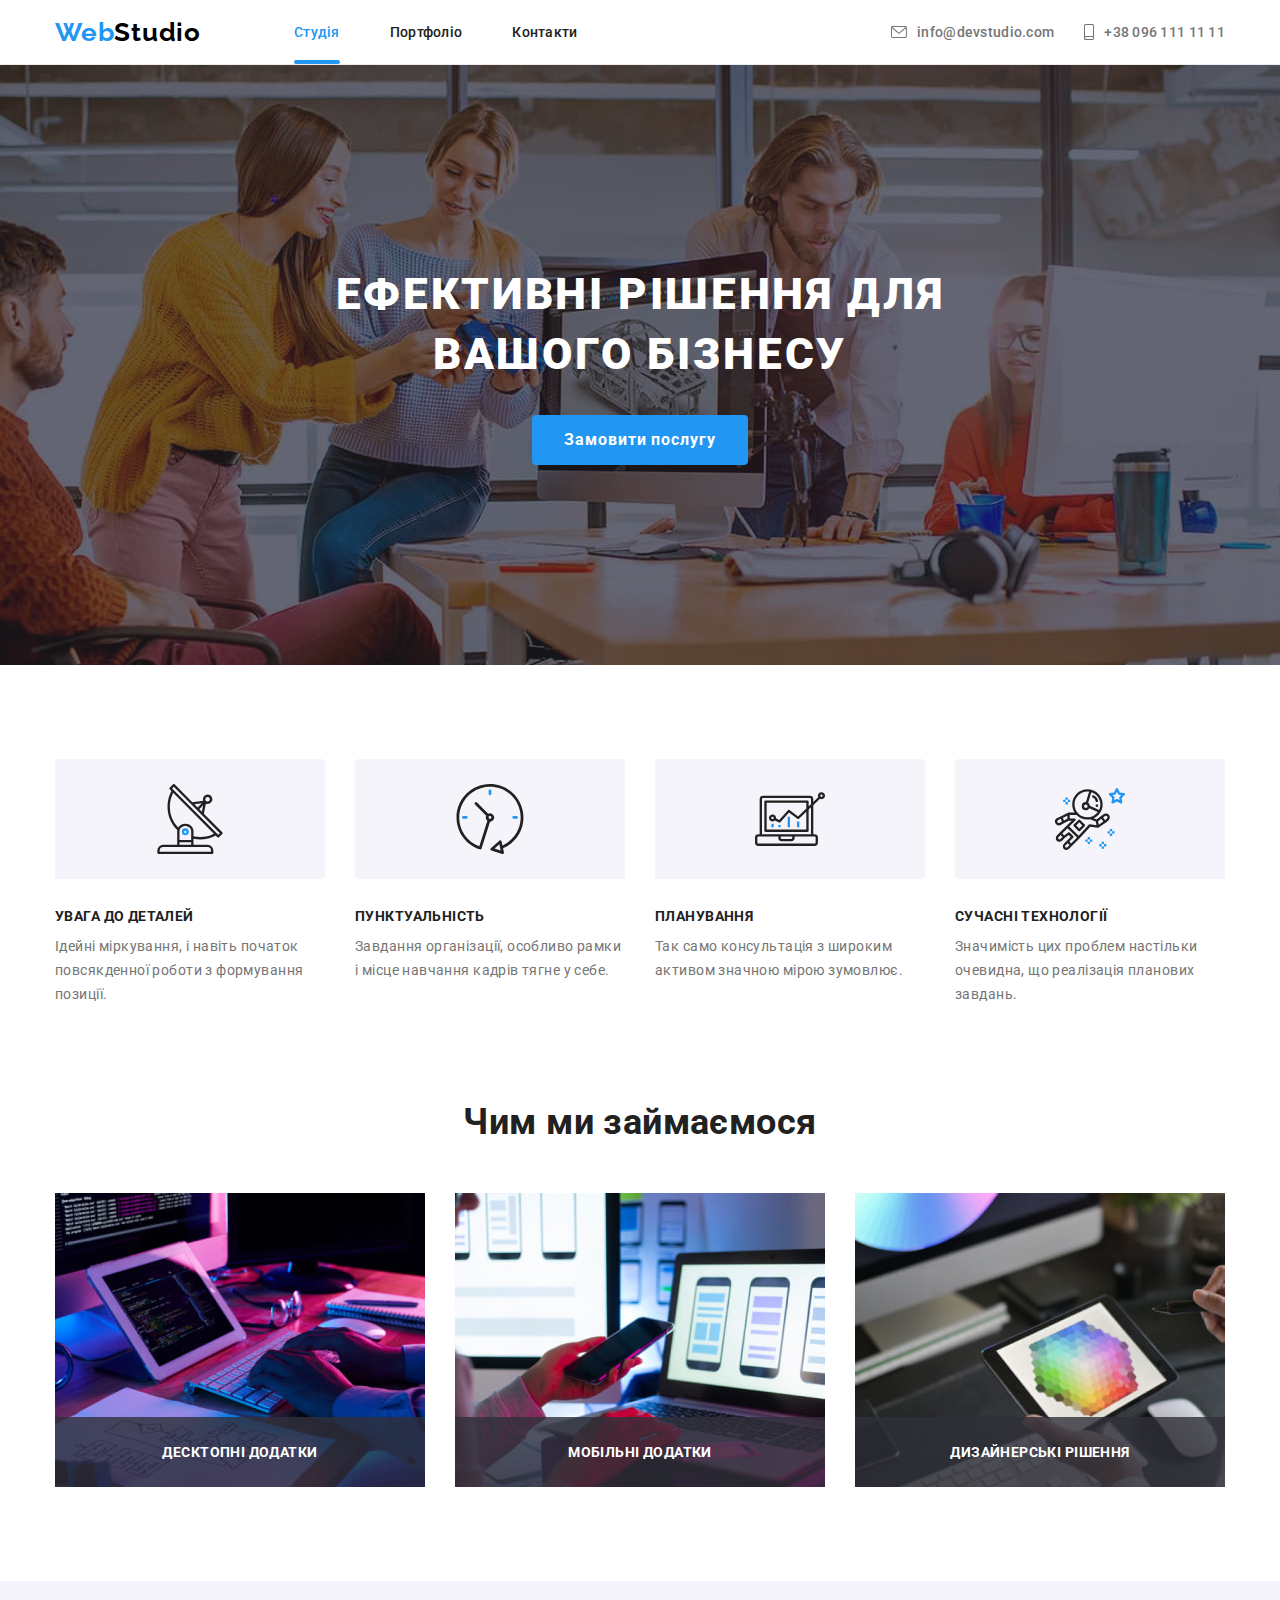
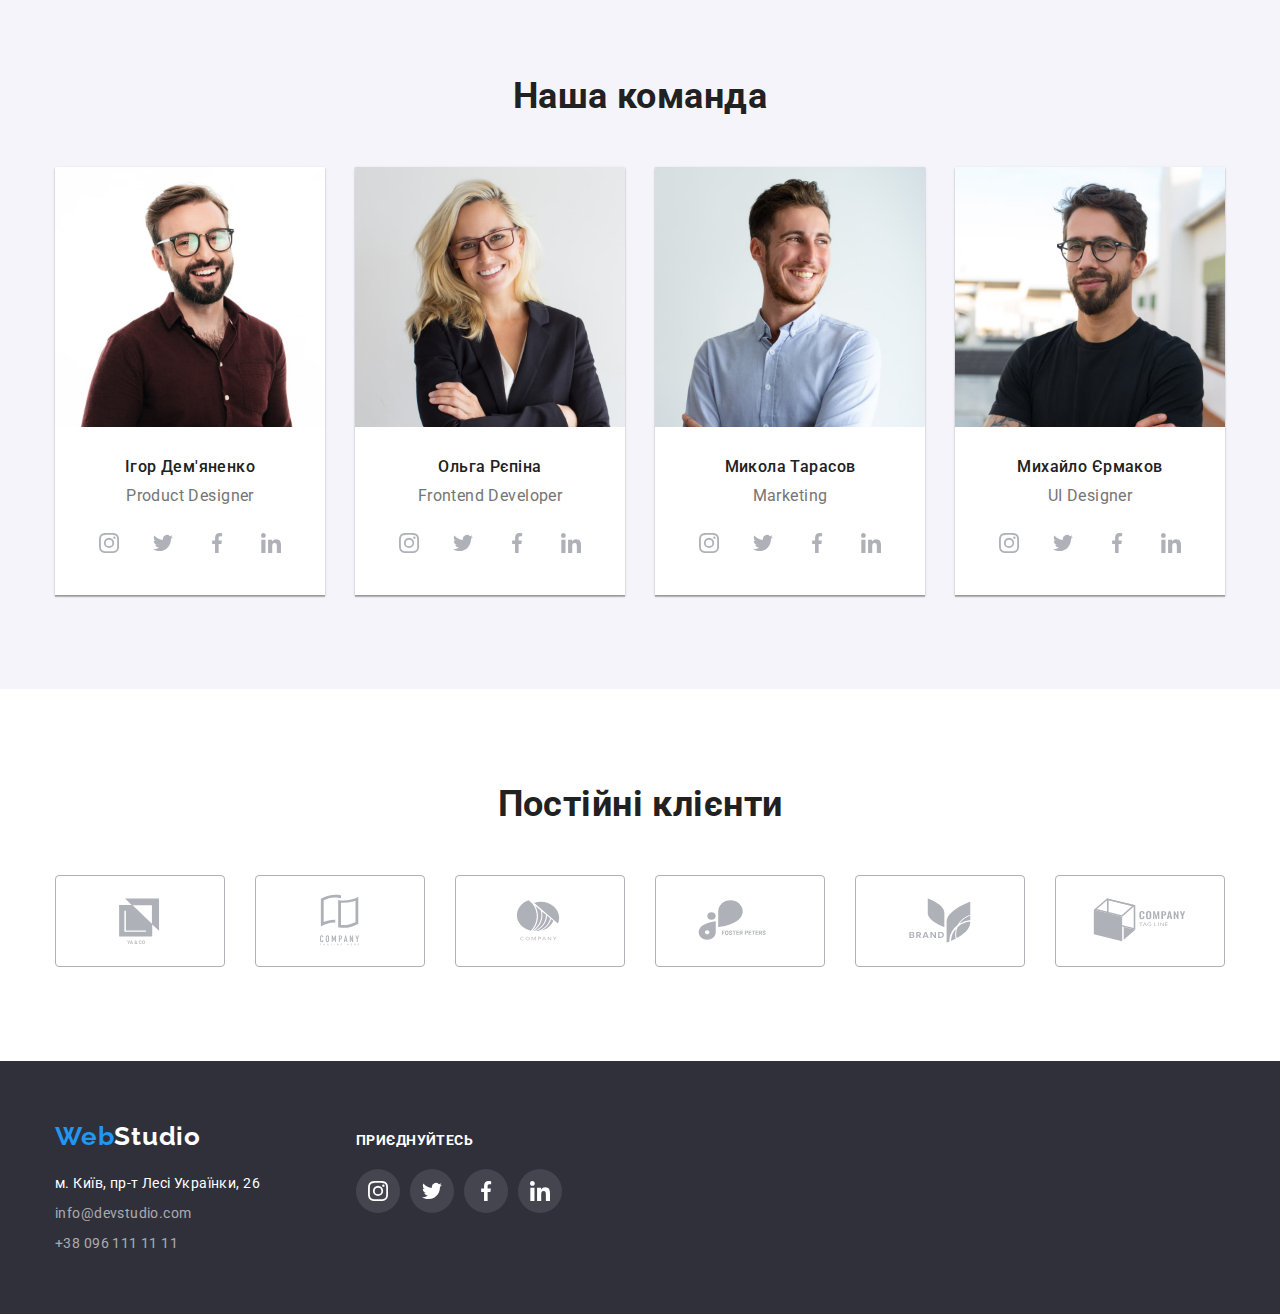
==== commit 70698034: "Змінює адресу спрайту" ====
--- a/index.html
+++ b/index.html
@@ -35,7 +35,7 @@
           <li>
             <a href="mailto:info@devstudio.com" class="mail">
               <svg class="mail-icon">
-                <use href="./images/sprite.svg#icon-envelope"></use>
+                <use href="./images/icons1.svg#envelope"></use>
               </svg>
               info@devstudio.com</a
             >
@@ -43,7 +43,7 @@
           <li>
             <a href="tel:+380961111111" class="tel">
               <svg class="tel-icon">
-                <use href="./images/sprite.svg#icon-smartphone"></use>
+                <use href="./images/icons1.svg#smartphone"></use>
               </svg>
               +38 096 111 11 11
             </a>
@@ -174,28 +174,28 @@
                 <li>
                   <a href="" class="social-link">
                     <svg class="social-icon">
-                      <use href="./images/sprite.svg#icon-instagram"></use>
-                    </svg>
-                  </a>
-                </li>
-                <li>
-                  <a href="" class="social-link">
-                    <svg class="social-icon">
-                      <use href="./images/sprite.svg#icon-twitter"></use>
-                    </svg>
-                  </a>
-                </li>
-                <li>
-                  <a href="" class="social-link">
-                    <svg class="social-icon">
-                      <use href="./images/sprite.svg#icon-facebook"></use>
-                    </svg>
-                  </a>
-                </li>
-                <li>
-                  <a href="" class="social-link">
-                    <svg class="social-icon">
-                      <use href="./images/sprite.svg#icon-linkedin"></use>
+                      <use href="./images/icons1.svg#instagram"></use>
+                    </svg>
+                  </a>
+                </li>
+                <li>
+                  <a href="" class="social-link">
+                    <svg class="social-icon">
+                      <use href="./images/icons1.svg#twitter"></use>
+                    </svg>
+                  </a>
+                </li>
+                <li>
+                  <a href="" class="social-link">
+                    <svg class="social-icon">
+                      <use href="./images/icons1.svg#facebook"></use>
+                    </svg>
+                  </a>
+                </li>
+                <li>
+                  <a href="" class="social-link">
+                    <svg class="social-icon">
+                      <use href="./images/icons1.svg#linkedin"></use>
                     </svg>
                   </a>
                 </li>
@@ -214,28 +214,28 @@
                 <li>
                   <a href="" class="social-link">
                     <svg class="social-icon">
-                      <use href="./images/sprite.svg#icon-instagram"></use>
-                    </svg>
-                  </a>
-                </li>
-                <li>
-                  <a href="" class="social-link">
-                    <svg class="social-icon">
-                      <use href="./images/sprite.svg#icon-twitter"></use>
-                    </svg>
-                  </a>
-                </li>
-                <li>
-                  <a href="" class="social-link">
-                    <svg class="social-icon">
-                      <use href="./images/sprite.svg#icon-facebook"></use>
-                    </svg>
-                  </a>
-                </li>
-                <li>
-                  <a href="" class="social-link">
-                    <svg class="social-icon">
-                      <use href="./images/sprite.svg#icon-linkedin"></use>
+                      <use href="./images/icons1.svg#instagram"></use>
+                    </svg>
+                  </a>
+                </li>
+                <li>
+                  <a href="" class="social-link">
+                    <svg class="social-icon">
+                      <use href="./images/icons1.svg#twitter"></use>
+                    </svg>
+                  </a>
+                </li>
+                <li>
+                  <a href="" class="social-link">
+                    <svg class="social-icon">
+                      <use href="./images/icons1.svg#facebook"></use>
+                    </svg>
+                  </a>
+                </li>
+                <li>
+                  <a href="" class="social-link">
+                    <svg class="social-icon">
+                      <use href="./images/icons1.svg#linkedin"></use>
                     </svg>
                   </a>
                 </li>
@@ -254,28 +254,28 @@
                 <li>
                   <a href="" class="social-link">
                     <svg class="social-icon">
-                      <use href="./images/sprite.svg#icon-instagram"></use>
-                    </svg>
-                  </a>
-                </li>
-                <li>
-                  <a href="" class="social-link">
-                    <svg class="social-icon">
-                      <use href="./images/sprite.svg#icon-twitter"></use>
-                    </svg>
-                  </a>
-                </li>
-                <li>
-                  <a href="" class="social-link">
-                    <svg class="social-icon">
-                      <use href="./images/sprite.svg#icon-facebook"></use>
-                    </svg>
-                  </a>
-                </li>
-                <li>
-                  <a href="" class="social-link">
-                    <svg class="social-icon">
-                      <use href="./images/sprite.svg#icon-linkedin"></use>
+                      <use href="./images/icons1.svg#instagram"></use>
+                    </svg>
+                  </a>
+                </li>
+                <li>
+                  <a href="" class="social-link">
+                    <svg class="social-icon">
+                      <use href="./images/icons1.svg#twitter"></use>
+                    </svg>
+                  </a>
+                </li>
+                <li>
+                  <a href="" class="social-link">
+                    <svg class="social-icon">
+                      <use href="./images/icons1.svg#facebook"></use>
+                    </svg>
+                  </a>
+                </li>
+                <li>
+                  <a href="" class="social-link">
+                    <svg class="social-icon">
+                      <use href="./images/icons1.svg#linkedin"></use>
                     </svg>
                   </a>
                 </li>
@@ -294,28 +294,28 @@
                 <li>
                   <a href="" class="social-link">
                     <svg class="social-icon">
-                      <use href="./images/sprite.svg#icon-instagram"></use>
-                    </svg>
-                  </a>
-                </li>
-                <li>
-                  <a href="" class="social-link">
-                    <svg class="social-icon">
-                      <use href="./images/sprite.svg#icon-twitter"></use>
-                    </svg>
-                  </a>
-                </li>
-                <li>
-                  <a href="" class="social-link">
-                    <svg class="social-icon">
-                      <use href="./images/sprite.svg#icon-facebook"></use>
-                    </svg>
-                  </a>
-                </li>
-                <li>
-                  <a href="" class="social-link">
-                    <svg class="social-icon">
-                      <use href="./images/sprite.svg#icon-linkedin"></use>
+                      <use href="./images/icons1.svg#instagram"></use>
+                    </svg>
+                  </a>
+                </li>
+                <li>
+                  <a href="" class="social-link">
+                    <svg class="social-icon">
+                      <use href="./images/icons1.svg#twitter"></use>
+                    </svg>
+                  </a>
+                </li>
+                <li>
+                  <a href="" class="social-link">
+                    <svg class="social-icon">
+                      <use href="./images/icons1.svg#facebook"></use>
+                    </svg>
+                  </a>
+                </li>
+                <li>
+                  <a href="" class="social-link">
+                    <svg class="social-icon">
+                      <use href="./images/icons1.svg#linkedin"></use>
                     </svg>
                   </a>
                 </li>
@@ -333,42 +333,42 @@
             <li>
               <a href="" class="clients-item">
                 <svg class="clients-icon">
-                  <use href="./images/sprite.svg#icon-logo1"></use>
+                  <use href="./images/icons1.svg#icon-logo1"></use>
                 </svg>
               </a>
             </li>
             <li>
               <a href="" class="clients-item">
                 <svg class="clients-icon">
-                  <use href="./images/sprite.svg#icon-logo2"></use>
+                  <use href="./images/icons1.svg#icon-logo2"></use>
                 </svg>
               </a>
             </li>
             <li>
               <a href="" class="clients-item">
                 <svg class="clients-icon">
-                  <use href="./images/sprite.svg#icon-logo3"></use>
+                  <use href="./images/icons1.svg#icon-logo3"></use>
                 </svg>
               </a>
             </li>
             <li>
               <a href="" class="clients-item">
                 <svg class="clients-icon">
-                  <use href="./images/sprite.svg#icon-logo4"></use>
+                  <use href="./images/icons1.svg#icon-logo4"></use>
                 </svg>
               </a>
             </li>
             <li>
               <a href="" class="clients-item">
                 <svg class="clients-icon">
-                  <use href="./images/sprite.svg#icon-logo5"></use>
+                  <use href="./images/icons1.svg#icon-logo5"></use>
                 </svg>
               </a>
             </li>
             <li>
               <a href="" class="clients-item">
                 <svg class="clients-icon">
-                  <use href="./images/sprite.svg#icon-logo6"></use>
+                  <use href="./images/icons1.svg#icon-logo6"></use>
                 </svg>
               </a>
             </li>
@@ -411,28 +411,28 @@
             <li>
               <a href="" class="social-link">
                 <svg class="social-icon">
-                  <use href="./images/sprite.svg#icon-instagram"></use>
+                  <use href="./images/icons1.svg#instagram"></use>
                 </svg>
               </a>
             </li>
             <li>
               <a href="" class="social-link">
                 <svg class="social-icon">
-                  <use href="./images/sprite.svg#icon-twitter"></use>
+                  <use href="./images/icons1.svg#twitter"></use>
                 </svg>
               </a>
             </li>
             <li>
               <a href="" class="social-link">
                 <svg class="social-icon">
-                  <use href="./images/sprite.svg#icon-facebook"></use>
+                  <use href="./images/icons1.svg#facebook"></use>
                 </svg>
               </a>
             </li>
             <li>
               <a href="" class="social-link">
                 <svg class="social-icon">
-                  <use href="./images/sprite.svg#icon-linkedin"></use>
+                  <use href="./images/icons1.svg#linkedin"></use>
                 </svg>
               </a>
             </li>
@@ -450,7 +450,7 @@
             <div class="input-icon">
               <input type="text" name="name" id="name" />
               <svg class="modal-icon">
-                <use href="./images/icons.svg#icon-person"></use>
+                <use href="./images/icons1.svg#person"></use>
               </svg>
             </div>
           </div>
@@ -459,7 +459,7 @@
             <div class="input-icon">
               <input type="tel" name="tel" id="tel" />
               <svg class="modal-icon">
-                <use href="./images/icons.svg#icon-phone"></use>
+                <use href="./images/icons1.svg#phone"></use>
               </svg>
             </div>
           </div>
@@ -468,7 +468,7 @@
             <div class="input-icon">
               <input type="email" name="mail" id="mail" />
               <svg class="modal-icon">
-                <use href="./images/icons.svg#icon-email"></use>
+                <use href="./images/icons1.svg#email"></use>
               </svg>
             </div>
           </div>
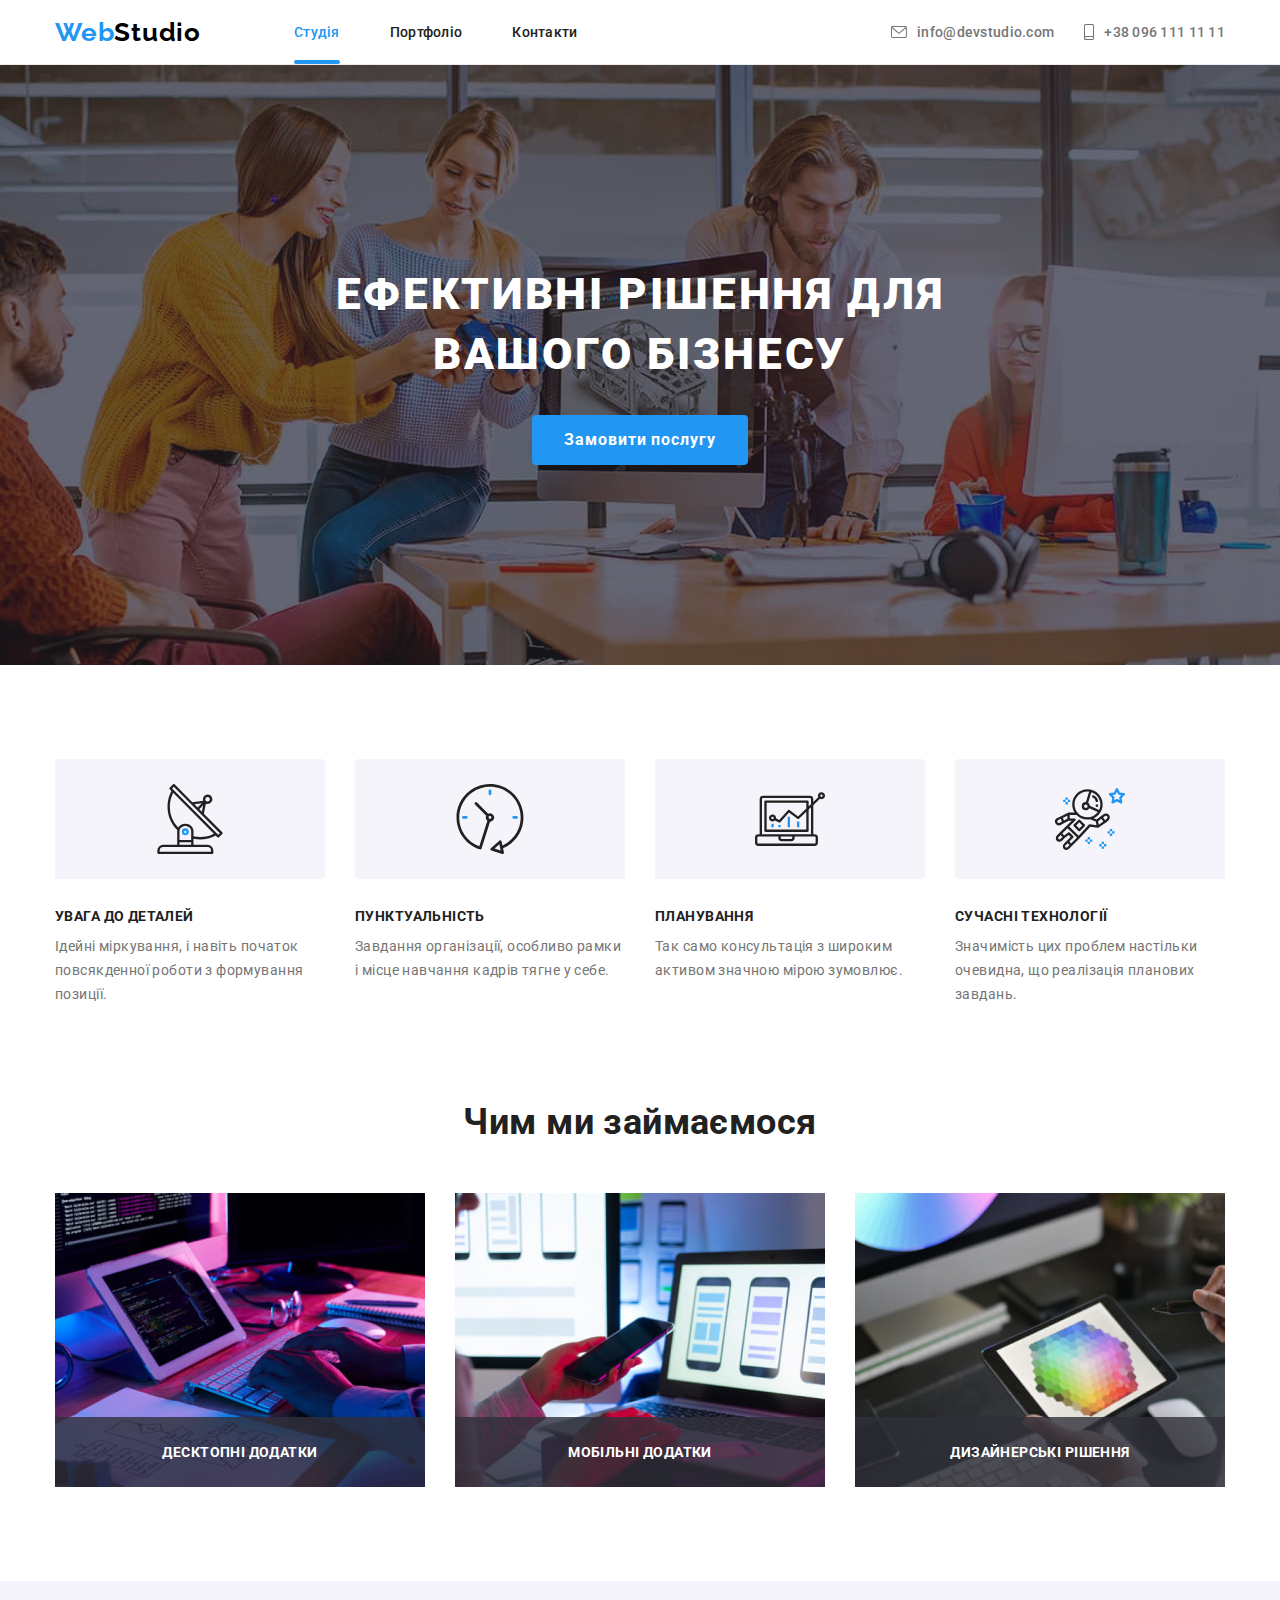
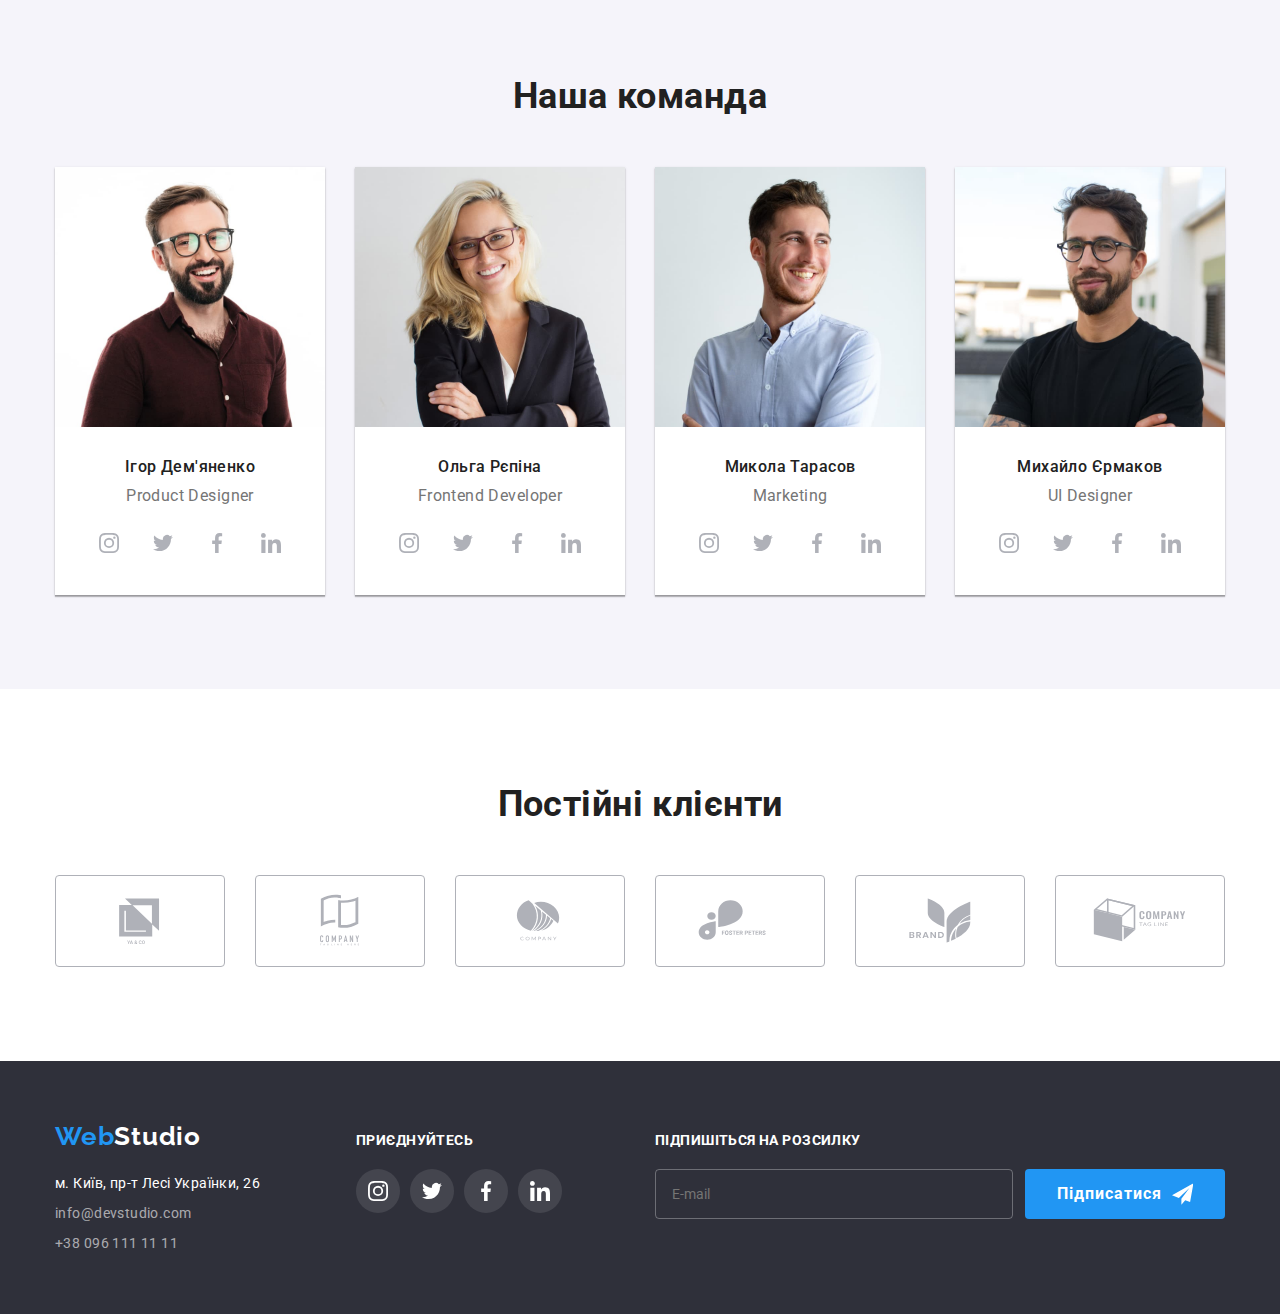
==== commit 070fd3ff: "Додає оформлення форми підписки та чекбокс модального вікна" ====
--- a/index.html
+++ b/index.html
@@ -35,7 +35,7 @@
           <li>
             <a href="mailto:info@devstudio.com" class="mail">
               <svg class="mail-icon">
-                <use href="./images/icons1.svg#envelope"></use>
+                <use href="./images/icons.svg#envelope"></use>
               </svg>
               info@devstudio.com</a
             >
@@ -43,7 +43,7 @@
           <li>
             <a href="tel:+380961111111" class="tel">
               <svg class="tel-icon">
-                <use href="./images/icons1.svg#smartphone"></use>
+                <use href="./images/icons.svg#smartphone"></use>
               </svg>
               +38 096 111 11 11
             </a>
@@ -72,7 +72,7 @@
             <li>
               <div class="features-icon">
                 <svg class="icon">
-                  <use href="./images/icons1.svg#antenna"></use>
+                  <use href="./images/icons.svg#antenna"></use>
                 </svg>
               </div>
               <h3 class="features-title">Увага до деталей</h3>
@@ -84,7 +84,7 @@
             <li>
               <div class="features-icon">
                 <svg class="icon">
-                  <use href="./images/icons1.svg#clock"></use>
+                  <use href="./images/icons.svg#clock"></use>
                 </svg>
               </div>
               <h3 class="features-title">Пунктуальність</h3>
@@ -96,7 +96,7 @@
             <li>
               <div class="features-icon">
                 <svg class="icon">
-                  <use href="./images/icons1.svg#diagram"></use>
+                  <use href="./images/icons.svg#diagram"></use>
                 </svg>
               </div>
               <h3 class="features-title">Планування</h3>
@@ -107,7 +107,7 @@
             <li>
               <div class="features-icon">
                 <svg class="icon">
-                  <use href="./images/icons1.svg#astronaut"></use>
+                  <use href="./images/icons.svg#astronaut"></use>
                 </svg>
               </div>
               <h3 class="features-title">Сучасні технології</h3>
@@ -174,28 +174,28 @@
                 <li>
                   <a href="" class="social-link">
                     <svg class="social-icon">
-                      <use href="./images/icons1.svg#instagram"></use>
-                    </svg>
-                  </a>
-                </li>
-                <li>
-                  <a href="" class="social-link">
-                    <svg class="social-icon">
-                      <use href="./images/icons1.svg#twitter"></use>
-                    </svg>
-                  </a>
-                </li>
-                <li>
-                  <a href="" class="social-link">
-                    <svg class="social-icon">
-                      <use href="./images/icons1.svg#facebook"></use>
-                    </svg>
-                  </a>
-                </li>
-                <li>
-                  <a href="" class="social-link">
-                    <svg class="social-icon">
-                      <use href="./images/icons1.svg#linkedin"></use>
+                      <use href="./images/icons.svg#instagram"></use>
+                    </svg>
+                  </a>
+                </li>
+                <li>
+                  <a href="" class="social-link">
+                    <svg class="social-icon">
+                      <use href="./images/icons.svg#twitter"></use>
+                    </svg>
+                  </a>
+                </li>
+                <li>
+                  <a href="" class="social-link">
+                    <svg class="social-icon">
+                      <use href="./images/icons.svg#facebook"></use>
+                    </svg>
+                  </a>
+                </li>
+                <li>
+                  <a href="" class="social-link">
+                    <svg class="social-icon">
+                      <use href="./images/icons.svg#linkedin"></use>
                     </svg>
                   </a>
                 </li>
@@ -214,28 +214,28 @@
                 <li>
                   <a href="" class="social-link">
                     <svg class="social-icon">
-                      <use href="./images/icons1.svg#instagram"></use>
-                    </svg>
-                  </a>
-                </li>
-                <li>
-                  <a href="" class="social-link">
-                    <svg class="social-icon">
-                      <use href="./images/icons1.svg#twitter"></use>
-                    </svg>
-                  </a>
-                </li>
-                <li>
-                  <a href="" class="social-link">
-                    <svg class="social-icon">
-                      <use href="./images/icons1.svg#facebook"></use>
-                    </svg>
-                  </a>
-                </li>
-                <li>
-                  <a href="" class="social-link">
-                    <svg class="social-icon">
-                      <use href="./images/icons1.svg#linkedin"></use>
+                      <use href="./images/icons.svg#instagram"></use>
+                    </svg>
+                  </a>
+                </li>
+                <li>
+                  <a href="" class="social-link">
+                    <svg class="social-icon">
+                      <use href="./images/icons.svg#twitter"></use>
+                    </svg>
+                  </a>
+                </li>
+                <li>
+                  <a href="" class="social-link">
+                    <svg class="social-icon">
+                      <use href="./images/icons.svg#facebook"></use>
+                    </svg>
+                  </a>
+                </li>
+                <li>
+                  <a href="" class="social-link">
+                    <svg class="social-icon">
+                      <use href="./images/icons.svg#linkedin"></use>
                     </svg>
                   </a>
                 </li>
@@ -254,28 +254,28 @@
                 <li>
                   <a href="" class="social-link">
                     <svg class="social-icon">
-                      <use href="./images/icons1.svg#instagram"></use>
-                    </svg>
-                  </a>
-                </li>
-                <li>
-                  <a href="" class="social-link">
-                    <svg class="social-icon">
-                      <use href="./images/icons1.svg#twitter"></use>
-                    </svg>
-                  </a>
-                </li>
-                <li>
-                  <a href="" class="social-link">
-                    <svg class="social-icon">
-                      <use href="./images/icons1.svg#facebook"></use>
-                    </svg>
-                  </a>
-                </li>
-                <li>
-                  <a href="" class="social-link">
-                    <svg class="social-icon">
-                      <use href="./images/icons1.svg#linkedin"></use>
+                      <use href="./images/icons.svg#instagram"></use>
+                    </svg>
+                  </a>
+                </li>
+                <li>
+                  <a href="" class="social-link">
+                    <svg class="social-icon">
+                      <use href="./images/icons.svg#twitter"></use>
+                    </svg>
+                  </a>
+                </li>
+                <li>
+                  <a href="" class="social-link">
+                    <svg class="social-icon">
+                      <use href="./images/icons.svg#facebook"></use>
+                    </svg>
+                  </a>
+                </li>
+                <li>
+                  <a href="" class="social-link">
+                    <svg class="social-icon">
+                      <use href="./images/icons.svg#linkedin"></use>
                     </svg>
                   </a>
                 </li>
@@ -294,28 +294,28 @@
                 <li>
                   <a href="" class="social-link">
                     <svg class="social-icon">
-                      <use href="./images/icons1.svg#instagram"></use>
-                    </svg>
-                  </a>
-                </li>
-                <li>
-                  <a href="" class="social-link">
-                    <svg class="social-icon">
-                      <use href="./images/icons1.svg#twitter"></use>
-                    </svg>
-                  </a>
-                </li>
-                <li>
-                  <a href="" class="social-link">
-                    <svg class="social-icon">
-                      <use href="./images/icons1.svg#facebook"></use>
-                    </svg>
-                  </a>
-                </li>
-                <li>
-                  <a href="" class="social-link">
-                    <svg class="social-icon">
-                      <use href="./images/icons1.svg#linkedin"></use>
+                      <use href="./images/icons.svg#instagram"></use>
+                    </svg>
+                  </a>
+                </li>
+                <li>
+                  <a href="" class="social-link">
+                    <svg class="social-icon">
+                      <use href="./images/icons.svg#twitter"></use>
+                    </svg>
+                  </a>
+                </li>
+                <li>
+                  <a href="" class="social-link">
+                    <svg class="social-icon">
+                      <use href="./images/icons.svg#facebook"></use>
+                    </svg>
+                  </a>
+                </li>
+                <li>
+                  <a href="" class="social-link">
+                    <svg class="social-icon">
+                      <use href="./images/icons.svg#linkedin"></use>
                     </svg>
                   </a>
                 </li>
@@ -333,42 +333,42 @@
             <li>
               <a href="" class="clients-item">
                 <svg class="clients-icon">
-                  <use href="./images/icons1.svg#icon-logo1"></use>
+                  <use href="./images/icons.svg#icon-logo1"></use>
                 </svg>
               </a>
             </li>
             <li>
               <a href="" class="clients-item">
                 <svg class="clients-icon">
-                  <use href="./images/icons1.svg#icon-logo2"></use>
+                  <use href="./images/icons.svg#icon-logo2"></use>
                 </svg>
               </a>
             </li>
             <li>
               <a href="" class="clients-item">
                 <svg class="clients-icon">
-                  <use href="./images/icons1.svg#icon-logo3"></use>
+                  <use href="./images/icons.svg#icon-logo3"></use>
                 </svg>
               </a>
             </li>
             <li>
               <a href="" class="clients-item">
                 <svg class="clients-icon">
-                  <use href="./images/icons1.svg#icon-logo4"></use>
+                  <use href="./images/icons.svg#icon-logo4"></use>
                 </svg>
               </a>
             </li>
             <li>
               <a href="" class="clients-item">
                 <svg class="clients-icon">
-                  <use href="./images/icons1.svg#icon-logo5"></use>
+                  <use href="./images/icons.svg#icon-logo5"></use>
                 </svg>
               </a>
             </li>
             <li>
               <a href="" class="clients-item">
                 <svg class="clients-icon">
-                  <use href="./images/icons1.svg#icon-logo6"></use>
+                  <use href="./images/icons.svg#icon-logo6"></use>
                 </svg>
               </a>
             </li>
@@ -406,43 +406,69 @@
           </address>
         </div>
         <div class="social-box">
-          <h3>Приєднуйтесь</h3>
+          <h3 class="footer-title">Приєднуйтесь</h3>
           <ul class="social-list">
             <li>
               <a href="" class="social-link">
                 <svg class="social-icon">
-                  <use href="./images/icons1.svg#instagram"></use>
+                  <use href="./images/icons.svg#instagram"></use>
                 </svg>
               </a>
             </li>
             <li>
               <a href="" class="social-link">
                 <svg class="social-icon">
-                  <use href="./images/icons1.svg#twitter"></use>
+                  <use href="./images/icons.svg#twitter"></use>
                 </svg>
               </a>
             </li>
             <li>
               <a href="" class="social-link">
                 <svg class="social-icon">
-                  <use href="./images/icons1.svg#facebook"></use>
+                  <use href="./images/icons.svg#facebook"></use>
                 </svg>
               </a>
             </li>
             <li>
               <a href="" class="social-link">
                 <svg class="social-icon">
-                  <use href="./images/icons1.svg#linkedin"></use>
+                  <use href="./images/icons.svg#linkedin"></use>
                 </svg>
               </a>
             </li>
           </ul>
         </div>
+        <form class="subscription">
+          <div class="subscription-box">
+            <div class="sub-form">
+              <label for="sub-mail" class="footer-title"
+                >Підпишіться на розсилку</label
+              >
+              <input
+                type="mail"
+                name="mail"
+                id="sub-mail"
+                placeholder="E-mail"
+              />
+            </div>
+            <button type="button" class="hero-button sub-btn">
+              <span>Підписатися</span>
+              <svg class="send-icon">
+                <use href="./images/icons.svg#send"></use>
+              </svg>
+            </button>
+          </div>
+        </form>
       </div>
     </footer>
     <!-- Модальне вікно -->
     <div class="backdrop is-hidden" data-modal>
       <div class="modal">
+        <button class="close-button" data-modal-close>
+          <svg class="icon-close-btn">
+            <use href="./images/icons.svg#close-button"></use>
+          </svg>
+        </button>
         <h3>Залиште свої дані, ми вам передзвонимо</h3>
         <form action="" class="application-form">
           <div class="form-field">
@@ -450,7 +476,7 @@
             <div class="input-icon">
               <input type="text" name="name" id="name" />
               <svg class="modal-icon">
-                <use href="./images/icons1.svg#person"></use>
+                <use href="./images/icons.svg#person"></use>
               </svg>
             </div>
           </div>
@@ -459,7 +485,7 @@
             <div class="input-icon">
               <input type="tel" name="tel" id="tel" />
               <svg class="modal-icon">
-                <use href="./images/icons1.svg#phone"></use>
+                <use href="./images/icons.svg#phone"></use>
               </svg>
             </div>
           </div>
@@ -468,7 +494,7 @@
             <div class="input-icon">
               <input type="email" name="mail" id="mail" />
               <svg class="modal-icon">
-                <use href="./images/icons1.svg#email"></use>
+                <use href="./images/icons.svg#email"></use>
               </svg>
             </div>
           </div>
@@ -486,9 +512,10 @@
               name="license-agreement"
               value="license-agreement"
               id="license-agreement"
+              class="visually-hidden"
               checked
             />
-            <label for="license-agreement"
+            <label for="license-agreement" class="license-text"
               >Погоджуюся з розсилкою та приймаю <a
                 href="#"
                 class="contract-license"
@@ -498,11 +525,6 @@
           </div>
           <button type="submit" class="hero-button">Відправити</button>
         </form>
-        <button class="close-button" data-modal-close>
-          <svg class="icon-close-btn">
-            <use href="./images/sprite.svg#close-button"></use>
-          </svg>
-        </button>
       </div>
     </div>
     <script src="./js/modal.js"></script>
--- a/css/styles.css
+++ b/css/styles.css
@@ -129,6 +129,7 @@
   fill: #000000;
   transition: fill 250ms cubic-bezier(0.4, 0, 0.2, 1);
 }
+/* --при фокусі залишено outline за замовчуванням */
 .close-button:hover .icon-close-btn,
 .close-button:focus .icon-close-btn {
   fill: var(--accent-color);
@@ -346,6 +347,7 @@
 
   border: 1px solid rgba(33, 33, 33, 0.2);
   border-radius: 4px;
+  transition: border 250ms cubic-bezier(0.4, 0, 0.2, 1);
 }
 .input-icon {
   display: flex;
@@ -360,14 +362,7 @@
   transform: translateY(-50%);
 
   fill: var(--primary-text-color);
-}
-.input-icon input:focus,
-.application-form textarea:focus {
-  border: 1px solid var(--accent-color);
-  outline: none;
-}
-.input-icon input:focus + .modal-icon {
-  fill: var(--accent-color);
+  transition: fill 250ms cubic-bezier(0.4, 0, 0.2, 1);
 }
 .application-form textarea {
   width: 448px;
@@ -377,6 +372,15 @@
 
   border: 1px solid rgba(33, 33, 33, 0.2);
   border-radius: 4px;
+  transition: border 250ms cubic-bezier(0.4, 0, 0.2, 1);
+}
+.form-field input:focus,
+.application-form textarea:focus {
+  border: 1px solid var(--accent-color);
+  outline: none;
+}
+.form-field input:focus + .modal-icon {
+  fill: var(--accent-color);
 }
 .modal textarea::placeholder {
   color: rgba(117, 117, 117, 0.5);
@@ -385,28 +389,32 @@
   letter-spacing: 0.01em;
 }
 .license {
-  display: flex;
   margin: 0 0 30px;
 }
-.license label {
+.license-text {
+  display: block;
   color: var(--second-text-color);
   line-height: 1.71;
   text-align: center;
 }
-.license label::before {
-  contain: "";
-  display: block;
+.license-text::before {
+  content: "";
+  display: inline-block;
   width: 16px;
   height: 15px;
+  margin-right: 7px;
 
   border: 2px solid var(--primary-text-color);
-  border-radius: 4px;
-}
-.license input:checked + .license label::before {
+  border-radius: 2px;
+}
+.license input:checked + .license-text::before {
   background-color: var(--accent-color);
   background-image: url(../images/vector.svg);
+  background-repeat: no-repeat;
+  background-position: center;
   border: none;
 }
+/* ---при фокусі залишено outline за замовчуванням */
 .contract-license {
   color: var(--accent-color);
   text-decoration: underline;
@@ -666,9 +674,9 @@
 .social-box {
   width: 206px;
   padding: 0;
-  margin: 0;
-}
-.social-box h3 {
+  margin: 0 93px 0 0;
+}
+.footer-title {
   margin-top: 0;
   margin-bottom: 20px;
   font-weight: 700;
@@ -680,6 +688,49 @@
   background-color: rgba(255, 255, 255, 0.1);
 }
 .social-box .social-icon {
+  fill: var(--primary-white-color);
+}
+.subscription-box {
+  display: flex;
+}
+.sub-form {
+  display: flex;
+  flex-direction: column;
+}
+.subscription input {
+  margin: 0 12px 0 0;
+  padding: 15px 16px;
+  width: 358px;
+  height: 50px;
+
+  background-color: inherit;
+  color: rgba(255, 255, 255, 0.6);
+  border: 1px solid rgba(255, 255, 255, 0.3);
+  border-radius: 4px;
+}
+.sub-form input:placeholder {
+  font-size: 16px;
+  line-height: 1.25;
+  color: rgba(255, 255, 255, 0.6);
+}
+.sub-form input:focus {
+  outline: none;
+}
+.subscription-box button {
+  align-self: flex-end;
+  width: 200px;
+  height: 50px;
+}
+.sub-btn {
+  display: flex;
+  align-items: center;
+  justify-content: space-between;
+  gap: 10px;
+}
+.send-icon {
+  display: block;
+  width: 24px;
+  height: 24px;
   fill: var(--primary-white-color);
 }
 
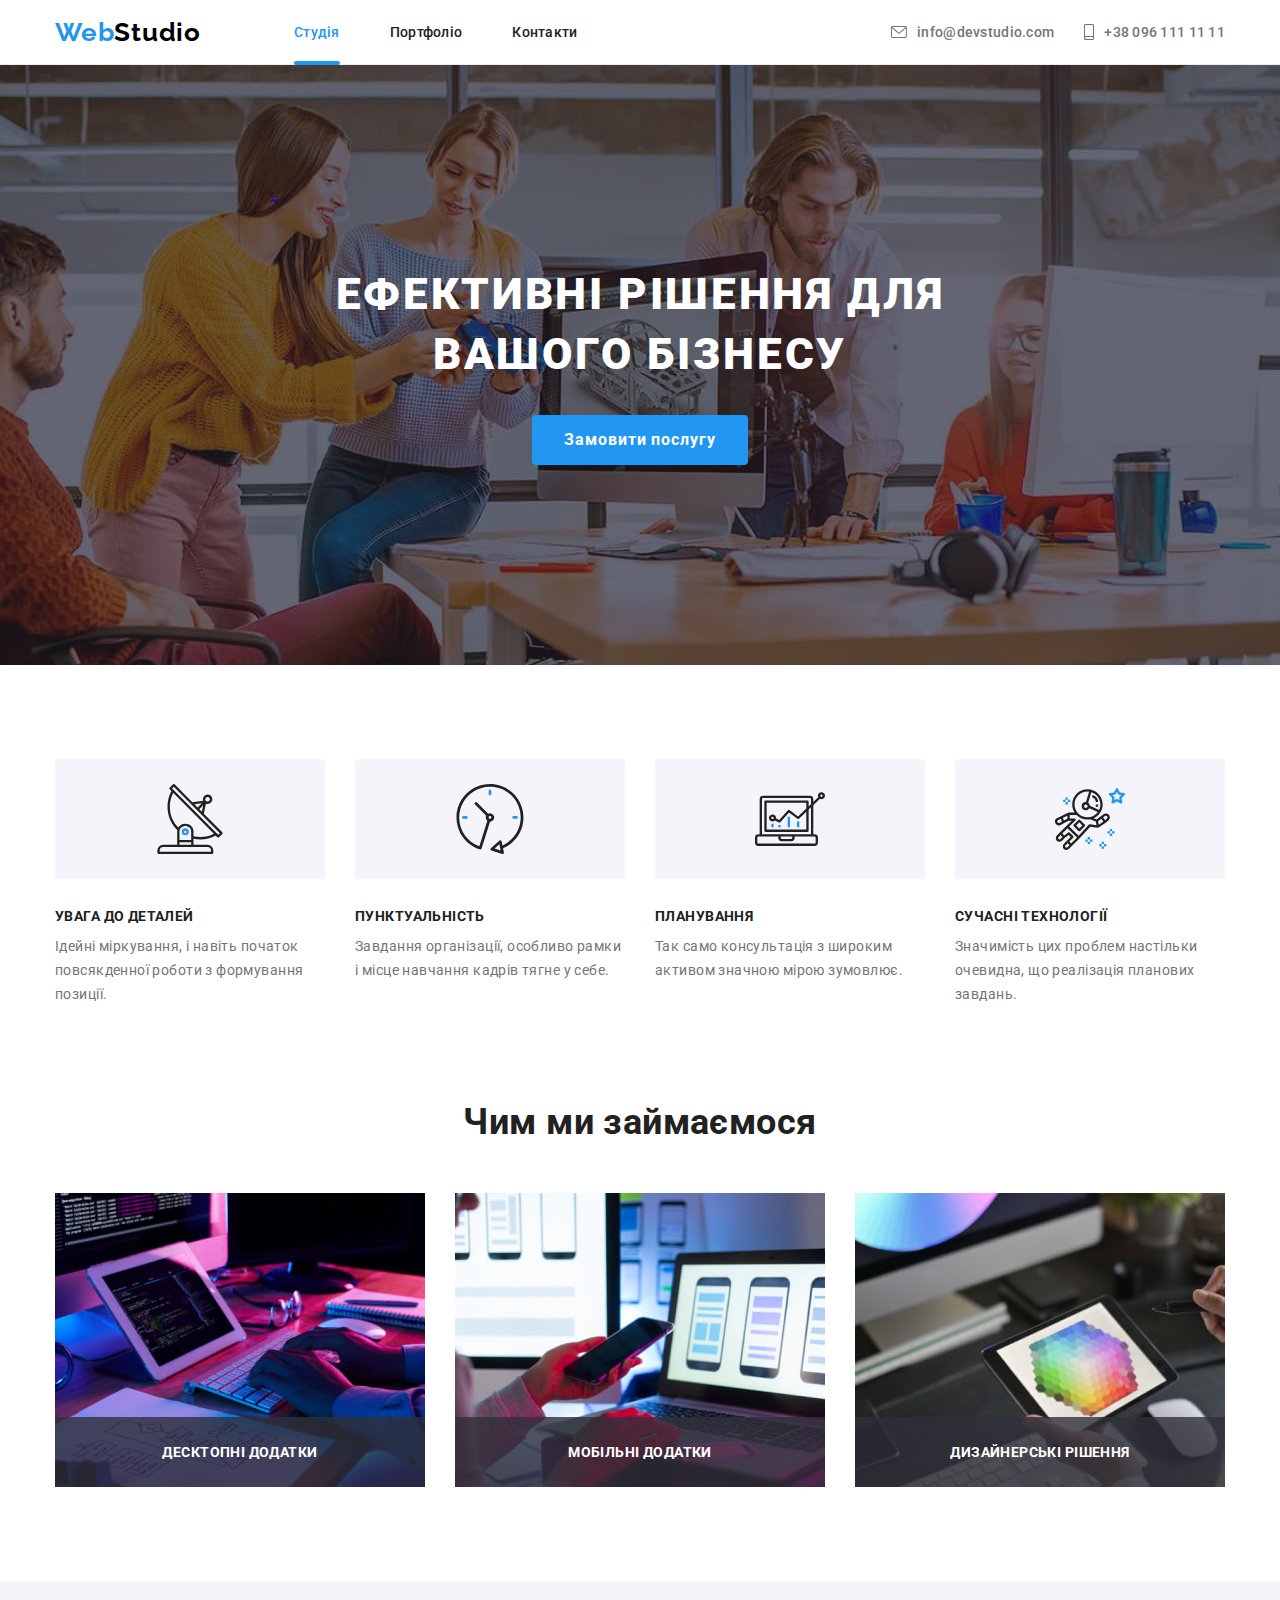
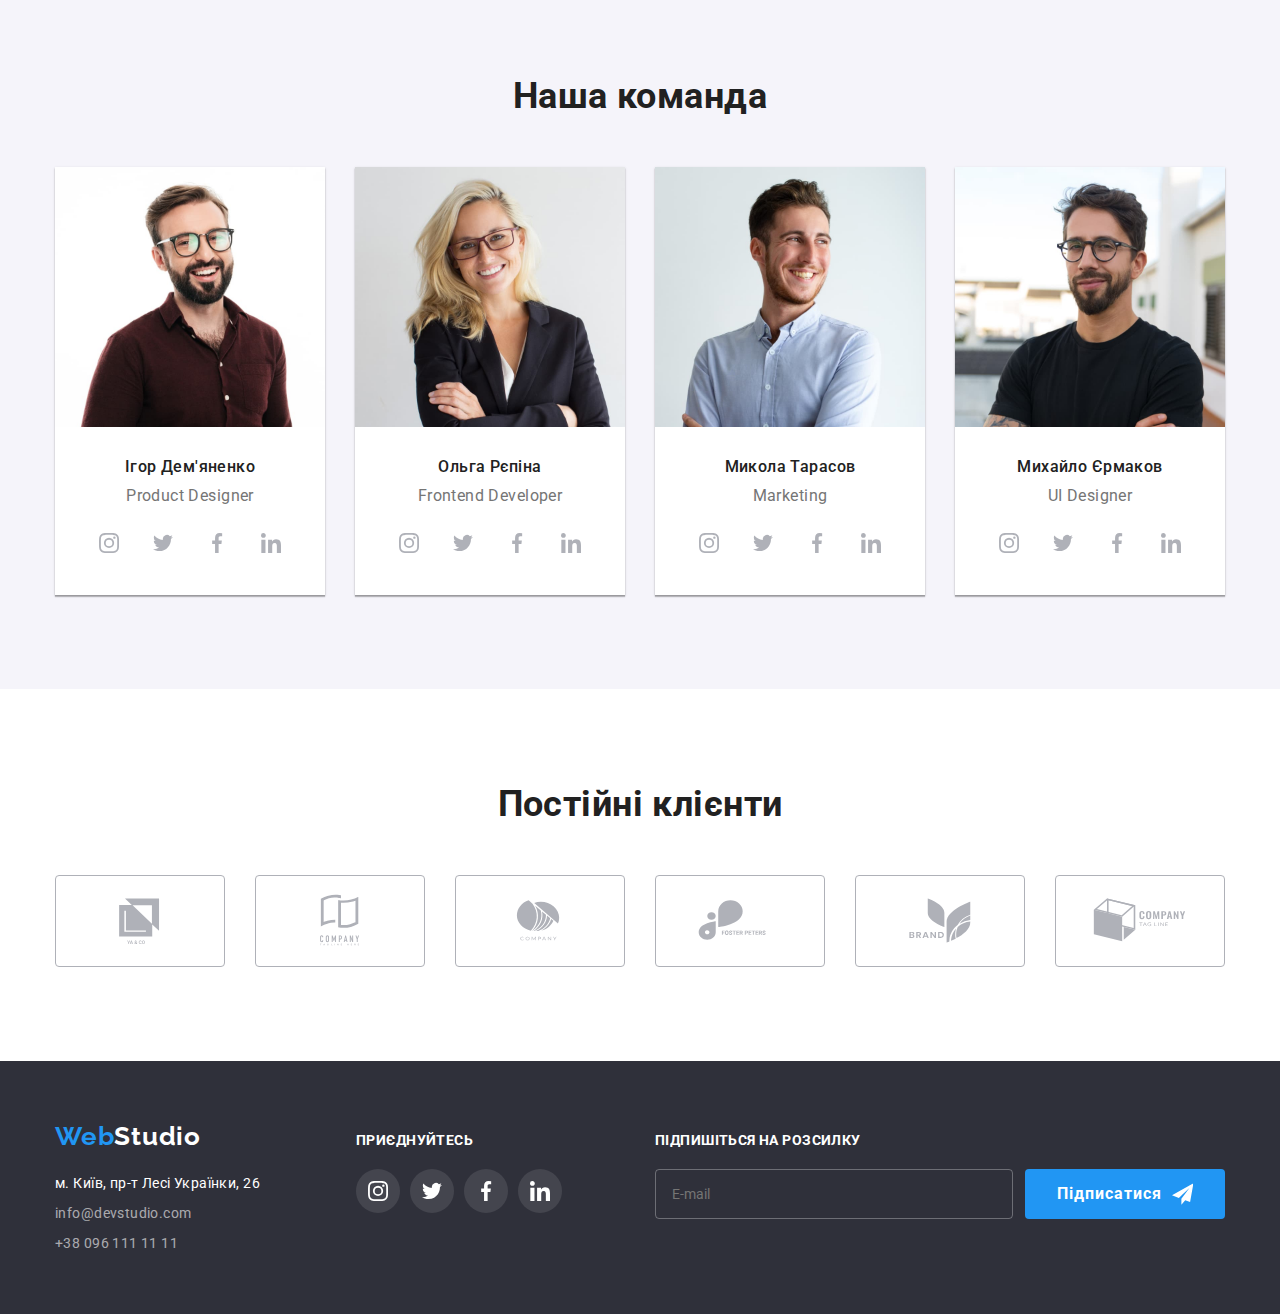
==== commit 9ff31271: "Виправляє підкреслення для поточної сторінки в навігації" ====
--- a/index.html
+++ b/index.html
@@ -15,7 +15,8 @@
       rel="stylesheet"
       href="https://cdnjs.cloudflare.com/ajax/libs/modern-normalize/1.1.0/modern-normalize.min.css"
     />
-    <link rel="stylesheet" href="./css/styles.css" />
+    <link rel="stylesheet" href="./styles/styles.css" />
+    <!-- <link rel="stylesheet" href="./css/main.min.css" /> -->
   </head>
 
   <body>
--- a/styles/styles.css
+++ b/styles/styles.css
@@ -0,0 +1,834 @@
+/* основний колір тексту - #212121 */
+/* вторинний колір тексту - #757575 */
+/* акцент - #2196F3 */
+/* колір частини логотипу - #000000 */
+/* основний колір фону - #ffffff */
+/* вторинний колір фону - #F5F4FA */
+/* колір футера - #2F303A */
+
+html {
+  box-sizing: border-box;
+}
+*,
+*::before,
+*::after {
+  box-sizing: inherit;
+}
+:root {
+  --primary-text-color: #212121;
+  --second-text-color: #757575;
+  --accent-color: #2196f3;
+  --primary-white-color: #fff;
+  --second-bg-color: #f5f4fa;
+  --accent-bg-color: #2f303a;
+  --color-icon: #afb1b8;
+}
+
+body {
+  margin: 0;
+  background-color: var(--primary-white-color);
+  color: var(--primary-text-color);
+  font-family: Roboto, sans-serif;
+  font-weight: 400;
+  font-size: 14px;
+  letter-spacing: 0.03em;
+  line-height: 1.2;
+}
+ul {
+  list-style: none;
+  padding: 0;
+  margin: 0;
+}
+a {
+  text-decoration: none;
+}
+img {
+  display: block;
+}
+
+.container {
+  width: 100%;
+  max-width: 1200px;
+  margin-left: auto;
+  margin-right: auto;
+
+  padding-left: 15px;
+  padding-right: 15px;
+  /* outline: 2px solid rgb(4, 238, 43); */
+}
+.visually-hidden {
+  position: absolute;
+  white-space: nowrap;
+  width: 1px;
+  height: 1px;
+  overflow: hidden;
+  border: 0;
+  padding: 0;
+  clip: rect(0 0 0 0);
+  clip-path: inset(50%);
+  margin: -1px;
+}
+
+.backdrop {
+  position: fixed;
+  top: 0;
+  bottom: 0;
+
+  width: 100%;
+  height: 100%;
+
+  background-color: rgba(0, 0, 0, 0.2);
+  transition: opacity 200ms linear, visibility 200ms linear;
+}
+.backdrop.is-hidden {
+  opacity: 0;
+  visibility: hidden;
+  pointer-events: none;
+}
+.modal {
+  position: absolute;
+  top: 50%;
+  left: 50%;
+  transform: translate(-50%, -50%) scale(1);
+  transition: transform 200ms linear;
+
+  min-width: 528px;
+  min-height: 581px;
+  /* max-height: 100vh; */
+  padding: 40px;
+
+  background-color: var(--primary-white-color);
+
+  box-shadow: 0px 1px 3px rgba(0, 0, 0, 0.12), 0px 1px 1px rgba(0, 0, 0, 0.14),
+    0px 2px 1px rgba(0, 0, 0, 0.2);
+  border-radius: 4px;
+}
+.backdrop.is-hidden .modal {
+  transform: translate(-50%, -50%) scale(0);
+}
+.close-button {
+  position: absolute;
+  top: 8px;
+  right: 8px;
+
+  width: 30px;
+  height: 30px;
+  display: flex;
+  justify-content: center;
+  align-items: center;
+
+  background-color: var(--primary-white-color);
+  border: 1px solid rgba(0, 0, 0, 0.1);
+  border-radius: 50%;
+  cursor: pointer;
+}
+.icon-close-btn {
+  width: 18px;
+  height: 18px;
+
+  fill: #000000;
+  transition: fill 250ms cubic-bezier(0.4, 0, 0.2, 1);
+}
+/* --при фокусі залишено outline за замовчуванням */
+.close-button:hover .icon-close-btn,
+.close-button:focus .icon-close-btn {
+  fill: var(--accent-color);
+}
+/* Стилі для index.html */
+/* site-nav */
+.page-header {
+  font-weight: 500;
+  letter-spacing: 0.02em;
+  line-height: 0;
+  border-bottom: 1px solid #ececec;
+}
+.page-header .container {
+  display: flex;
+  align-items: center;
+}
+.navigation {
+  display: flex;
+  align-items: center;
+}
+.logo {
+  color: #000000;
+  font-family: Raleway, sans-serif;
+  font-weight: 700;
+  font-size: 26px;
+  letter-spacing: 0.03em;
+  transition: color 250ms cubic-bezier(0.4, 0, 0.2, 1);
+}
+.logo > span {
+  color: var(--accent-color);
+}
+/* на макеті не вказано, але елемент інтерактивний */
+.logo:focus {
+  color: var(--accent-color);
+  outline: none;
+}
+.site-nav {
+  display: flex;
+  align-items: center;
+  margin-left: 93px;
+}
+.site-nav li:not(:last-child) {
+  margin-right: 50px;
+}
+.site-nav a {
+  display: block;
+  padding-top: 32px;
+  padding-bottom: 32px;
+
+  color: var(--primary-text-color);
+  transition: color 250ms cubic-bezier(0.4, 0, 0.2, 1);
+}
+.site-nav a:hover,
+.site-nav a:focus {
+  color: var(--accent-color);
+  outline: none;
+}
+.site-nav .current {
+  color: var(--accent-color);
+}
+.current {
+  position: relative;
+}
+.current::after {
+  position: absolute;
+  content: "";
+  height: 4px;
+  width: 100%;
+  bottom: -1px;
+  left: 0;
+
+  background-color: var(--accent-color);
+
+  border-radius: 2px;
+}
+.header-contacts {
+  display: flex;
+  align-items: center;
+  margin-left: auto;
+  gap: 30px;
+}
+/* .header-contacts li:not(:last-child) {
+  margin-right: 30px;
+} */
+/* .mail {
+  width: 161px;
+  height: 16px;
+} */
+.mail,
+.tel {
+  padding: 0;
+  display: flex;
+  align-items: center;
+
+  color: var(--second-text-color);
+  transition: color 250ms cubic-bezier(0.4, 0, 0.2, 1);
+}
+
+.mail-icon {
+  width: 16px;
+  height: 12px;
+  margin-right: 10px;
+
+  fill: var(--second-text-color);
+  transition: fill 250ms cubic-bezier(0.4, 0, 0.2, 1);
+}
+
+.tel-icon {
+  width: 10px;
+  height: 16px;
+  margin-right: 10px;
+
+  fill: var(--second-text-color);
+  transition: fill 250ms cubic-bezier(0.4, 0, 0.2, 1);
+}
+.mail:hover,
+.mail:focus,
+.tel:hover,
+.tel:focus {
+  color: var(--accent-color);
+  outline: none;
+}
+.mail:hover .mail-icon,
+.mail:focus .mail-icon,
+.tel:hover .tel-icon,
+.tel:focus .tel-icon {
+  fill: var(--accent-color);
+}
+
+.hero {
+  padding-top: 200px;
+  padding-bottom: 200px;
+  background-color: var(--accent-bg-color);
+  text-align: center;
+
+  max-width: 1600px;
+  height: 600px;
+  margin-left: auto;
+  margin-right: auto;
+  background-image: linear-gradient(
+      rgba(47, 48, 58, 0.4),
+      rgba(47, 48, 58, 0.4)
+    ),
+    url(../images/bghero.jpg);
+  background-repeat: no-repeat;
+  background-size: cover;
+  background-position: center;
+}
+.hero-title {
+  margin: 0 auto 30px;
+  max-width: 696px;
+
+  color: var(--primary-white-color);
+  font-weight: 900;
+  font-size: 44px;
+  line-height: 1.36;
+  letter-spacing: 0.06em;
+  text-transform: uppercase;
+}
+.hero-button {
+  display: inline-block;
+  border-radius: 4px;
+  padding: 10px 32px;
+  border: none;
+
+  background-color: var(--accent-color);
+  color: var(--primary-white-color);
+
+  font-weight: 700;
+  font-size: 16px;
+  line-height: 1.88;
+  letter-spacing: 0.06em;
+  text-align: center;
+  transition: background-color 250ms cubic-bezier(0.4, 0, 0.2, 1);
+}
+.hero-button:hover,
+.hero-button:focus {
+  background-color: #188ce8;
+  cursor: pointer;
+  outline: none;
+}
+
+.application-form {
+  display: flex;
+  flex-direction: column;
+  justify-content: center;
+  width: 448px;
+}
+.modal h3 {
+  margin: 0 0 12px;
+
+  font-size: 20px;
+  line-height: 1.17;
+  text-align: center;
+}
+.form-field {
+  display: flex;
+  flex-direction: column;
+  margin-bottom: 10px;
+}
+.form-field.comment {
+  margin-bottom: 20px;
+}
+.form-field label {
+  margin: 0 0 4px;
+  color: var(--second-text-color);
+  font-size: 12px;
+  line-height: 1.17;
+  letter-spacing: 0.01em;
+}
+.form-field input {
+  width: 100%;
+  margin: 0;
+  padding: 12px 42px;
+
+  border: 1px solid rgba(33, 33, 33, 0.2);
+  border-radius: 4px;
+  transition: border 250ms cubic-bezier(0.4, 0, 0.2, 1);
+}
+.input-icon {
+  display: flex;
+  position: relative;
+}
+.modal-icon {
+  position: absolute;
+  width: 18px;
+  height: 18px;
+  margin-left: 12px;
+  top: 50%;
+  transform: translateY(-50%);
+
+  fill: var(--primary-text-color);
+  transition: fill 250ms cubic-bezier(0.4, 0, 0.2, 1);
+}
+.application-form textarea {
+  width: 448px;
+  height: 120px;
+  resize: none;
+  padding: 12px 16px;
+
+  border: 1px solid rgba(33, 33, 33, 0.2);
+  border-radius: 4px;
+  transition: border 250ms cubic-bezier(0.4, 0, 0.2, 1);
+}
+.form-field input:focus,
+.application-form textarea:focus {
+  border: 1px solid var(--accent-color);
+  outline: none;
+}
+.form-field input:focus + .modal-icon {
+  fill: var(--accent-color);
+}
+.modal textarea::placeholder {
+  color: rgba(117, 117, 117, 0.5);
+  font-size: 12px;
+  line-height: 1.17;
+  letter-spacing: 0.01em;
+}
+.license {
+  margin: 0 0 30px;
+}
+.license-text {
+  display: block;
+  color: var(--second-text-color);
+  line-height: 1.71;
+  text-align: center;
+}
+.license-text::before {
+  content: "";
+  display: inline-block;
+  width: 16px;
+  height: 15px;
+  margin-right: 7px;
+
+  border: 2px solid var(--primary-text-color);
+  border-radius: 2px;
+}
+.license input:checked + .license-text::before {
+  background-color: var(--accent-color);
+  background-image: url(../images/vector.svg);
+  background-repeat: no-repeat;
+  background-position: center;
+  border: none;
+}
+/* ---при фокусі залишено outline за замовчуванням */
+.contract-license {
+  color: var(--accent-color);
+  text-decoration: underline;
+}
+.modal .hero-button {
+  margin: 0 auto;
+  width: 200px;
+  height: 50px;
+
+  box-shadow: 0px 4px 4px rgba(0, 0, 0, 0.15);
+  border-radius: 4px;
+}
+
+/* features */
+.section {
+  margin-top: 0;
+  margin-bottom: 0;
+  padding-top: 94px;
+  padding-bottom: 94px;
+}
+/* перебиваємо нижній padding для наст. секції */
+.features.section {
+  padding-bottom: 47px;
+}
+.features-list {
+  display: flex;
+}
+.features-list li {
+  width: 270px;
+}
+.features-list li:not(:last-child) {
+  margin-right: 30px;
+}
+.features-icon {
+  width: 270px;
+  height: 120px;
+  padding: 0;
+  margin: 0 0 30px;
+  display: flex;
+  align-items: center;
+  justify-content: center;
+  background-color: var(--second-bg-color);
+  border-radius: 4px;
+}
+.icon {
+  width: 70px;
+  height: 70px;
+}
+.features-title {
+  margin-top: 0;
+  margin-bottom: 10px;
+
+  font-size: inherit;
+  line-height: 1.14;
+  text-transform: uppercase;
+}
+.features-text {
+  margin-top: 0;
+  margin-bottom: 0;
+  color: var(--second-text-color);
+  line-height: 1.71;
+}
+
+/* services */
+.services.section {
+  padding-top: 47px;
+}
+.services-list {
+  display: flex;
+  gap: 30px;
+}
+.services-list li {
+  position: relative;
+  display: flex;
+  flex-direction: column;
+}
+/* .services-list li {
+  width: calc((100%-60px) / 3);
+} */
+/* .services-list li:not(:last-child) {
+  margin-right: 30px;
+} */
+.title {
+  margin-top: 0;
+  margin-bottom: 50px;
+  font-size: 36px;
+  line-height: 1.17;
+  text-align: center;
+}
+.services-desc {
+  width: 370px;
+  height: 70px;
+  padding: 27px 0;
+  margin: 0;
+  position: absolute;
+  bottom: 0;
+
+  background-color: rgba(47, 48, 58, 0.8);
+  font-size: 14px;
+  color: var(--primary-white-color);
+  text-transform: uppercase;
+  text-align: center;
+}
+
+/* team */
+.team {
+  background-color: var(--second-bg-color);
+}
+.team-list {
+  display: flex;
+  gap: 30px;
+}
+.team-card {
+  margin-top: 0;
+  margin-bottom: 0;
+  padding-bottom: 30px;
+  /* width: calc((100%-90px) / 4); */
+
+  background-color: var(--primary-white-color);
+
+  box-shadow: 0px 1px 3px rgba(0, 0, 0, 0.12), 0px 1px 1px rgba(0, 0, 0, 0.14),
+    0px 2px 1px rgba(0, 0, 0, 0.2);
+}
+/* .team-card:not(:last-child) {
+  margin-right: 30px;
+} */
+.team-card > img {
+  margin-bottom: 30px;
+}
+.social-list {
+  display: flex;
+  align-items: center;
+  justify-content: center;
+  gap: 10px;
+}
+.social-link {
+  width: 44px;
+  height: 44px;
+  margin: 0;
+  display: flex;
+  align-items: center;
+  justify-content: center;
+
+  background-color: var(--primary-white-color);
+  border-radius: 50%;
+  transition: background-color 250ms cubic-bezier(0.4, 0, 0.2, 1);
+}
+.social-icon {
+  width: 20px;
+  height: 20px;
+
+  fill: var(--color-icon);
+  transition: fill 250ms cubic-bezier(0.4, 0, 0.2, 1);
+}
+.social-link:hover,
+.social-link:focus {
+  background-color: var(--accent-color);
+  outline: none;
+}
+.social-link:hover .social-icon,
+.social-link:focus .social-icon {
+  fill: var(--primary-white-color);
+}
+.team-member {
+  margin: 0 auto 10px;
+  font-weight: 500;
+  font-size: 16px;
+  text-align: center;
+}
+.team-desc {
+  margin: 0 auto 16px;
+  color: var(--second-text-color);
+  font-size: 16px;
+  text-align: center;
+}
+
+/* cliets */
+.clients-list {
+  display: flex;
+  align-items: center;
+  justify-content: center;
+  gap: 30px;
+}
+.clients-item {
+  width: 170px;
+  height: 92px;
+  padding: 16px 32px;
+  display: flex;
+  align-items: center;
+  justify-content: center;
+
+  border: 1px solid var(--color-icon);
+  border-radius: 4px;
+  transition: border 250ms cubic-bezier(0.4, 0, 0.2, 1);
+}
+.clients-item:hover,
+.clients-item:focus {
+  border: 1px solid var(--accent-color);
+  outline: none;
+}
+.clients-icon {
+  width: 106px;
+  height: 60px;
+
+  fill: var(--color-icon);
+  transition: fill 250ms cubic-bezier(0.4, 0, 0.2, 1);
+}
+.clients-item:hover .clients-icon,
+.clients-item:focus .clients-icon {
+  fill: var(--accent-color);
+}
+
+/* footer */
+.footer {
+  padding-top: 60px;
+  padding-bottom: 60px;
+  background-color: var(--accent-bg-color);
+}
+.footer .logo {
+  display: inline-block;
+  margin-top: 0;
+  margin-bottom: 20px;
+  color: var(--primary-white-color);
+  transition: color 250ms cubic-bezier(0.4, 0, 0.2, 1);
+}
+.footer .logo:focus {
+  color: var(--accent-color);
+  outline: none;
+}
+.footer > .container {
+  display: flex;
+  align-items: baseline;
+}
+address {
+  width: 231px;
+  margin: 0 70px 0 0;
+  font-style: normal;
+}
+.contacts-list li:not(:last-child) {
+  margin-bottom: 9px;
+}
+.contacts-list .location {
+  color: var(--primary-white-color);
+  line-height: 1.5;
+  transition: color 250ms cubic-bezier(0.4, 0, 0.2, 1);
+}
+.contacts-list .link {
+  color: rgba(255, 255, 255, 0.6);
+  line-height: 1.5;
+  transition: color 250ms cubic-bezier(0.4, 0, 0.2, 1);
+}
+.contacts-list a:hover,
+.contacts-list a:focus {
+  color: var(--accent-color);
+  outline: none;
+}
+.social-box {
+  width: 206px;
+  padding: 0;
+  margin: 0 93px 0 0;
+}
+.footer-title {
+  margin-top: 0;
+  margin-bottom: 20px;
+  font-weight: 700;
+  font-size: 14px;
+  text-transform: uppercase;
+  color: var(--primary-white-color);
+}
+.social-box a {
+  background-color: rgba(255, 255, 255, 0.1);
+}
+.social-box .social-icon {
+  fill: var(--primary-white-color);
+}
+.subscription-box {
+  display: flex;
+}
+.sub-form {
+  display: flex;
+  flex-direction: column;
+}
+.subscription input {
+  margin: 0 12px 0 0;
+  padding: 15px 16px;
+  width: 358px;
+  height: 50px;
+
+  background-color: inherit;
+  color: rgba(255, 255, 255, 0.6);
+  border: 1px solid rgba(255, 255, 255, 0.3);
+  border-radius: 4px;
+}
+.sub-form input:placeholder {
+  font-size: 16px;
+  line-height: 1.25;
+  color: rgba(255, 255, 255, 0.6);
+}
+.sub-form input:focus {
+  outline: none;
+}
+.subscription-box button {
+  align-self: flex-end;
+  width: 200px;
+  height: 50px;
+}
+.sub-btn {
+  display: flex;
+  align-items: center;
+  justify-content: space-between;
+  gap: 10px;
+}
+.send-icon {
+  display: block;
+  width: 24px;
+  height: 24px;
+  fill: var(--primary-white-color);
+}
+
+/* ------Стилі для potfolio.html------ */
+.filter {
+  display: flex;
+  justify-content: center;
+  margin-bottom: 50px;
+  gap: 8px;
+}
+.button {
+  padding: 6px 22px;
+
+  background-color: var(--second-bg-color);
+  color: var(--primary-text-color);
+  font-weight: 500;
+  font-family: inherit;
+  font-size: 16px;
+  line-height: 1.63;
+  border: none;
+  border-radius: 4px;
+  transition: background-color 250ms cubic-bezier(0.4, 0, 0.2, 1),
+    color 250ms cubic-bezier(0.4, 0, 0.2, 1),
+    box-shadow 250ms cubic-bezier(0.4, 0, 0.2, 1);
+}
+.button:first-child {
+  padding: 6px 25px;
+}
+.button:hover,
+.button:focus {
+  background-color: var(--accent-color);
+  color: var(--primary-white-color);
+  box-shadow: 0px 3px 1px rgba(0, 0, 0, 0.1), 0px 1px 2px rgba(0, 0, 0, 0.08),
+    0px 2px 2px rgba(0, 0, 0, 0.12);
+  cursor: pointer;
+  outline: none;
+}
+.works {
+  display: flex;
+  flex-wrap: wrap;
+  gap: 30px;
+  column-gap: 30px;
+}
+.works-img {
+  position: relative;
+  overflow: hidden;
+}
+.works-text {
+  position: absolute;
+  top: 0;
+  left: 0;
+  transform: translateY(100%);
+
+  width: 100%;
+  margin: 0;
+  padding: 63px 24px;
+
+  background-color: rgba(33, 150, 243, 0.9);
+  color: var(--primary-white-color);
+  font-size: 18px;
+  line-height: 1.56;
+  transition: transform 250ms cubic-bezier(0.4, 0, 0.2, 1);
+}
+.works li {
+  width: 370px;
+}
+.works-card {
+  display: block;
+
+  transition: box-shadow 250ms cubic-bezier(0.4, 0, 0.2, 1);
+}
+.works-card:hover,
+.works-card:focus {
+  box-shadow: 0px 1px 1px rgba(0, 0, 0, 0.12), 0px 4px 4px rgba(0, 0, 0, 0.06),
+    1px 4px 6px rgba(0, 0, 0, 0.16);
+  outline: none;
+}
+.works-card:hover .works-text,
+.works-card:focus .works-text {
+  transform: translateY(0);
+  outline: none;
+}
+.works-desc {
+  padding: 20px 24px;
+  margin: 0;
+  border: 1px solid #eeeeee;
+}
+.works-title {
+  margin-top: 0;
+  margin-bottom: 4px;
+  color: var(--primary-text-color);
+  font-size: 18px;
+  line-height: 2;
+  letter-spacing: 0.06em;
+}
+.works-type {
+  margin: 0;
+  color: var(--second-text-color);
+  font-size: 16px;
+  line-height: 1.88;
+}
